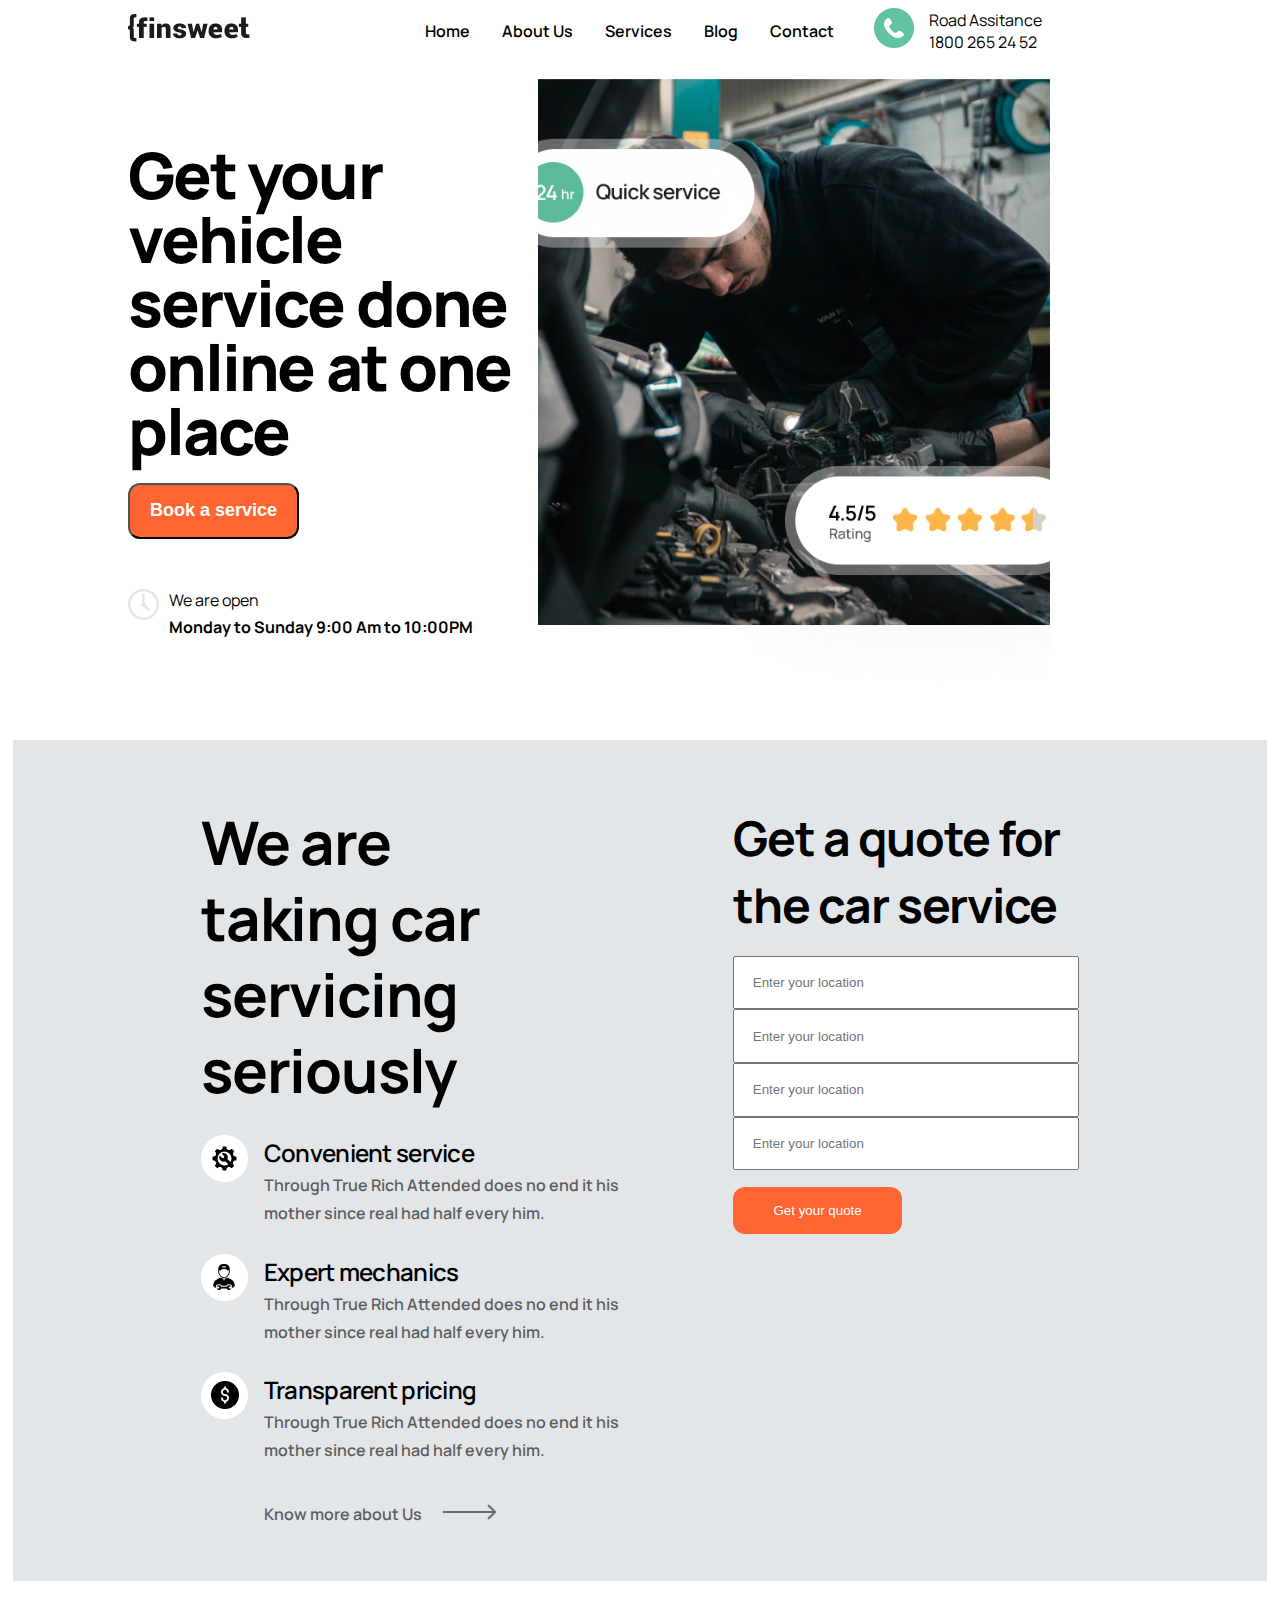
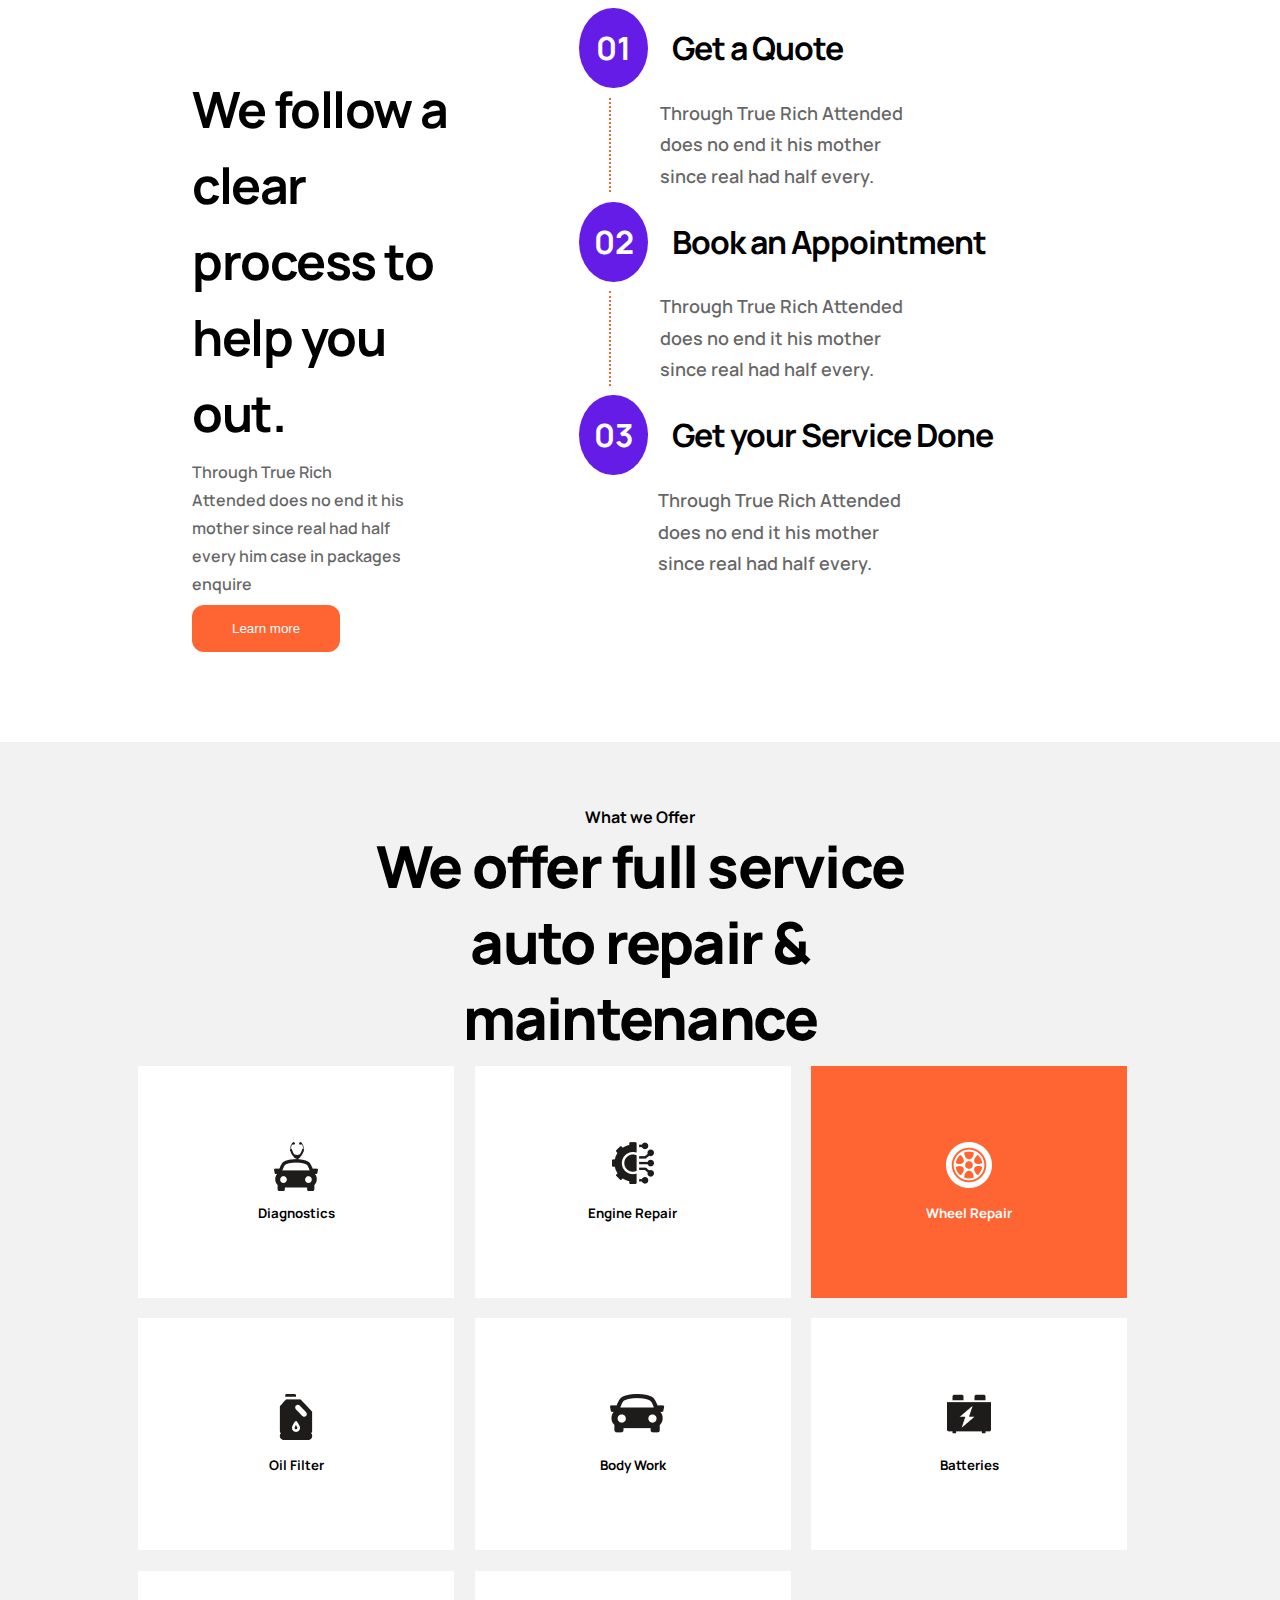
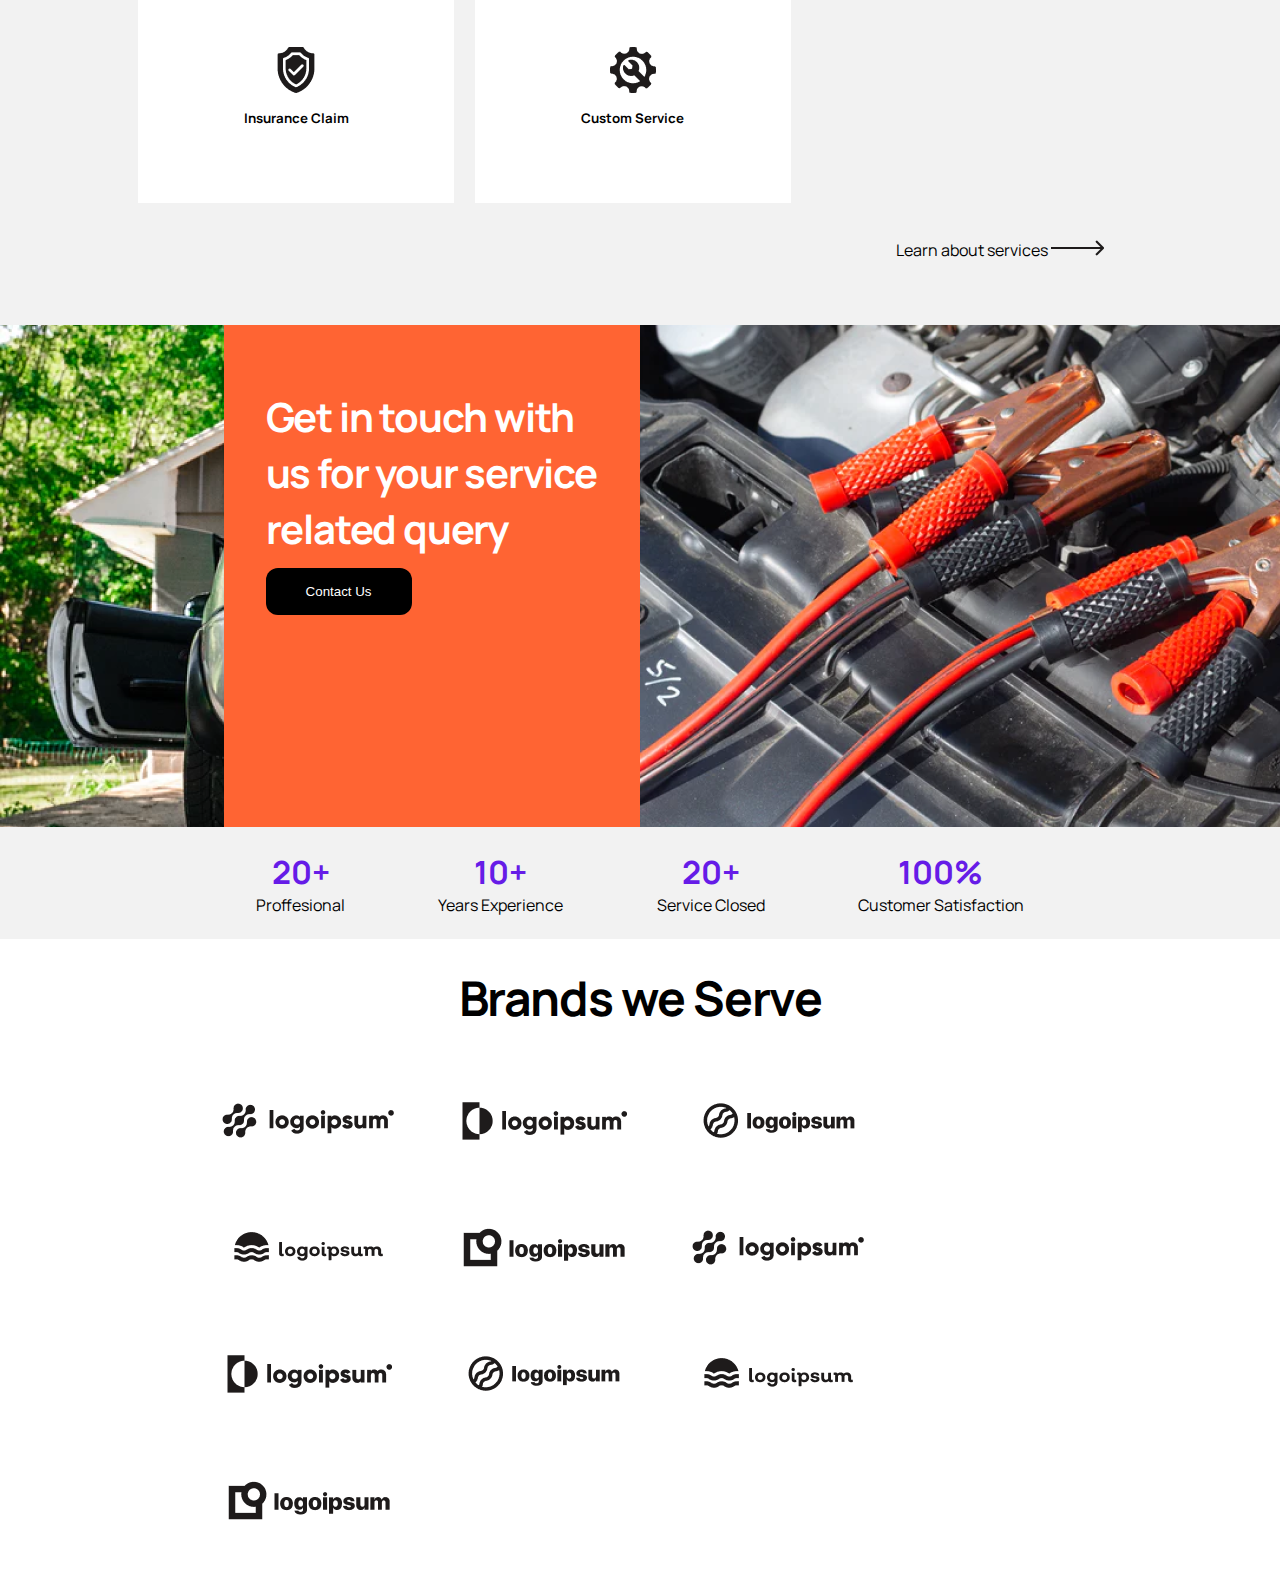
==== index.html @ 37660d03 "adding fresh project" ====
<!DOCTYPE html>
<html lang="en">
<head>
    <meta charset="UTF-8">
    <meta http-equiv="X-UA-Compatible" content="IE=edge">
    <meta name="viewport" content="width=device-width, initial-scale=1.0">
    <link rel="stylesheet" href="style.css">
    <link rel="preconnect" href="https://fonts.googleapis.com">
    <link rel="preconnect" href="https://fonts.gstatic.com" crossorigin>
    <link href="https://fonts.googleapis.com/css2?family=Manrope:wght@700&display=swap" rel="stylesheet">
    <title>finsweet</title>
</head>
<body>
    <header>
        <div class="header-container">
            <div class="logo">
                <img src="./img/Logo.png" alt="logo">
            </div>
            <div class="nav">
                <ul>
                    <a href="#"><li>Home</li></a>
                    <a href="#"><li>About Us</li></a>
                    <a href="#"><li>Services</li></a>
                    <a href="#"><li>Blog</li></a>
                    <a href="#"><li>Contact</li></a>
                </ul>
                <div class="road-assitance">
                    <div class="call">
                        <img src="./img/Assistance_Icon.png" alt="contact button">
                    </div>
                    <div>
                        <p>Road Assitance</p>
                        <p>1800 265 24 52</p>
                    </div>
                </div>
            </div>
        </div>
    </header>


    <div class="first-section">
        <div class="mes-section1">
            <div class="mes-container">
                <h1>Get your vehicle service done online at one place</h1>
                
                <div class="button">
                    <button>Book a service</button>
                </div>

                <div class="time-section">
                    <div class="time">
                        <img src="./img/Icon.png" alt="clock">
                    </div>
                    <div>
                        <p class="p1">We are open</p>
                        <p><strong>Monday to Sunday 9:00 Am to 10:00PM</strong></p>
                    </div>
                </div>
            </div>

        </div>
        <div id="img-section1">
            <a href="#">
                <div class="img"></div>
            </a>
            
        </div>

    </div>

    <div class="second__section">
        <div class="second__section--container">
            <div class="left-hand-section">
                <div class="text-container">
                    <h2>We are taking car servicing seriously</h2>
                </div>
    
                <div class="convenient--services__list-items">
                    <div class="convenient-services">
                        <div>
                            <img src="./img/Icon (1).png" alt="achor">
                        </div>
                        <div class="convenient__services--detail">
                            <div>
                                <h4>Convenient service</h4>
                            </div>
                            <div>
                                <p>
                                    Through True Rich Attended does no end it his mother since real had half every him.
                                </p>
                            </div>
                        </div>
                    </div>
        
        
                    <div class="convenient-services">
                        <div>
                            <img src="./img/Icon (2).png" alt="achor">
                        </div>
                        <div class="convenient__services--detail">
                            <div>
                                <h4>Expert mechanics</h4>
                            </div>
                            <div>
                                <p>
                                    Through True Rich Attended does no end it his mother since real had half every him.
                                </p>
                            </div>
                        </div>
                    </div>
        
        
                    <div class="convenient-services">
                        <div>
                            <img src="./img/Icon (3).png" alt="achor">
                        </div>
                        <div class="convenient__services--detail">
                            <div>
                                <h4>Transparent pricing</h4>
                            </div>
                            <div>
                                <p>
                                    Through True Rich Attended does no end it his mother since real had half every him.
                                </p>
                            </div>

                            <div class="convenient__services--readMore">
                                <p>Know more about Us
                                    <img src="./img/Arrow.png" alt="arrow">
                                </p>
                            </div>
                        </div>
                    </div>
                </div>
            </div>
    
            <div class="right-hand-section">
                <div class="right-hand__section--title">
                    <h1>Get a quote for the car service</h1>
                </div>
    
                <div class="form__container">
                    <form action="">
                        <input type="text" placeholder="Enter your location"><br>
                        <input type="text" placeholder="Enter your location"><br>
                        <input type="text" placeholder="Enter your location"><br>
                        <input type="text" placeholder="Enter your location"><br>
                        <button>Get your quote</button>
                    </form>
                </div>
            </div>
        </div>
    </div>

    <div class="third__section">
        <div class="third__section--container">
            <div class="third__section--container__left-section">
                <h2>We follow a clear process to help you out.</h2>
                <p>Through True Rich Attended does no end it his mother since real had half every him case in packages enquire</p>
                <button>Learn more</button>
            </div>


            <div class="third__section--container__right-section">
                <div class="element">
                    <div class="element__hanger">

                        <div class="element__container">
                            <div class="element__logo"><h1>01</h1></div>
                            <div class="element__description">
                                <h2>Get a Quote</h2>
                            </div>
                        </div>
                        <div class="element__hanger--description">
                            <p>Through True Rich Attended does no end 
                                it his mother since real had half every.</p>
                        </div> 
                    </div>


                    <div class="element__hanger">

                        <div class="element__container">
                            <div class="element__logo"><h1>02</h1></div>
                            <div class="element__description">
                                <h2>Book an Appointment</h2>
                            </div>
                        </div>
                        <div class="element__hanger--description">
                            <p>Through True Rich Attended does no end 
                                it his mother since real had half every.</p>
                        </div> 
                    </div>

                    <div class="element__hanger">

                        <div class="element__container">
                            <div class="element__logo"><h1>03</h1></div>
                            <div class="element__description">
                                <h2>Get your Service Done</h2>
                            </div>
                        </div>
                        <div class="element__hanger--description  element__hanger_3">
                            <p>Through True Rich Attended does no end 
                                it his mother since real had half every.</p>
                        </div> 
                    </div>

                </div>
            </div>
        </div>
    </div>

    <div class="fourth__section">
        <h4>What we Offer</h4>
        <h2>We offer full service auto repair & maintenance</h2>
        <div class="fourth__section--offers">
            <div class="fourth__section--offers__list">
                <div class="img__container">
                    <img class="fourth-section__offers" src="./img/diagnostics.png" alt="motor part">
                </div>
                <div>
                    <h5>Diagnostics</h5>
                </div>
            </div>

            <div class="fourth__section--offers__list">
                <div class="img__container">
                    <img class="fourth-section__offers" src="./img/EngineRepair.png" alt="motor part">
                </div>
                <div>
                    <h5>Engine Repair</h5>
                </div>
            </div>

            <div class="fourth__section--offers__list fourth-section__offers--aux">
                <div class="img__container">
                    <img class="fourth-section__offers" src="./img/WheelRepair.png" alt="motor part">
                </div>
                <div>
                    <h5>Wheel Repair</h5>
                </div>
            </div>

            <div class="fourth__section--offers__list">
                <div class="img__container">
                    <img class="fourth-section__offers" src="./img/OilFilter.png" alt="motor part">
                </div>
                <div>
                    <h5>Oil Filter</h5>
                </div>
            </div>

            <div class="fourth__section--offers__list">
                <div class="img__container">
                    <img class="fourth-section__offers" src="./img/BodyWork.png" alt="motor part">
                </div>
                <div>
                    <h5>Body Work</h5>
                </div>
            </div>

            <div class="fourth__section--offers__list">
                <div class="img__container">
                    <img class="fourth-section__offers" src="./img/Batteries.png" alt="motor part">
                </div>
                <div>
                    <h5>Batteries</h5>
                </div>
            </div>

            <div class="fourth__section--offers__list">
                <div class="img__container">
                    <img class="fourth-section__offers" src="./img/InsuranceClaim.png" alt="motor part">
                </div>
                <div>
                    <h5>Insurance Claim</h5>
                </div>
            </div>

            <div class="fourth__section--offers__list">
                <div class="img__container">
                    <img class="fourth-section__offers" src="./img/CustomService.png" alt="motor part">
                </div>
                <div>
                    <h5>Custom Service</h5>
                </div>
            </div> 
        </div>
        <div class="fourth__section--offers  fourth-section__read-more">
            <p>Learn about services
                <img src="./img/Arrow.png" alt="arrow">
            </p>
        </div>
    </div>

    <div class="fifth--section">
        <div class="fifth--section__image--container">
            <div class="car-image">
                <div class="contact__block">
                    <div class="contact__block--property">
                        <h2>Get in touch with us for your service related query</h2>
                        <button>Contact Us</button>
                    </div>
                </div>
            </div>
            <div class="engine__block"></div>
        </div>

        <div class="experience__block">
            <div class="experience__block--container">
                <div class="proffesional__experience">
                    <h1>20+</h1>
                    <p>Proffesional</p>
                </div>
                <div class="proffesional__experience">
                    <h1>10+</h1>
                    <p>Years Experience</p>
                </div>
                <div class="proffesional__experience">
                    <h1>20+</h1>
                    <p>Service Closed</p>
                </div>
                <div class="proffesional__experience">
                    <h1>100%</h1>
                    <p>Customer Satisfaction</p>
                </div>
            </div>
        </div>
    </div>

    <div class="sixth__section">
        <div class="sixth__section--title"><h3>Brands we Serve</h3></div>
        <div class="logo__container">
            <div class="logos"><img src="./img/logo-1.png" alt="company logo"></div>
            <div class="logos"><img src="./img/logo-2.png" alt="company logo"></div>
            <div class="logos"><img src="./img/logo-3.png" alt="company logo"></div>
            <div class="logos"><img src="./img/logo-4.png" alt="company logo"></div>
            <div class="logos"><img src="./img/logo-5.png" alt="company logo"></div>
            <div class="logos"><img src="./img/logo-1.png" alt="company logo"></div>
            <div class="logos"><img src="./img/logo-2.png" alt="company logo"></div>
            <div class="logos"><img src="./img/logo-3.png" alt="company logo"></div>
            <div class="logos"><img src="./img/logo-4.png" alt="company logo"></div>
            <div class="logos"><img src="./img/logo-5.png" alt="company logo"></div> 
        </div>
    </div>

</body>
</html>
---- style.css ----
@import url('https://fonts.googleapis.com/css2?family=Manrope:wght@700&display=swap');
*{
    margin: 0;
    padding: 0;
    box-sizing: border-box;

}
body{
    font-family: 'Manrope';
    font-family: 'Manrope', sans-serif;

}

header{
    margin-left: 10%;
}


.header-container{
    display: flex;
    width: 80%;
    justify-content: space-between;
    align-items: center;
}

.nav{
    display: flex;
}

.nav ul{
    display: flex;
    align-items: center;
}

.nav ul li{
    list-style: none;
    margin-right: 2em;
    font-weight: 600;
    font-size: 16px;
    line-height: 28px;
}


.nav ul a{
    text-decoration: none;
    color: black;
}
.nav ul a:hover,
.nav ul a:active{
    text-decoration: none;
    color: blue;
}

.road-assitance{
    display: flex;
    align-items: center;
    padding: 0.5em;
}

.call{
    margin-right: 15px;
}

.first-section{
    display: flex;
    width: 80%;
    margin: 0 auto;  
}


.mes-section1{
    width: 40%;
    padding-bottom: 10%;
    /* margin-left: 50px; */
}

.mes-container{
    display: flex;
    flex-flow: column nowrap;
    margin-top: 20%;
}

.mes-container h1 {
    font-style: normal;
    font-weight: 800;
    font-size: 64px;
    line-height: 64px;
    letter-spacing: -0.03em;
    margin-bottom: 5%;
    
}

.mes-section1 .button{
    margin-bottom: 50px;
}

.mes-section1 .button button{
    font-weight: 600;
    font-size: 18px;
    line-height: 175%;
    background: #FF6433;
    border-radius: 12px;
    color: #ffff;
    padding: 10px 20px;
}

#img-section1{
    width: 50%;
}

.img{
    background-image: url(./img/Header_Image.png);
    width: 100%;
    height: 40em;
    background-repeat: no-repeat;
    background-size: cover; 
    background-position: center;
    /* margin-left: 10px; */
}

.first-section .time-section{
    display: flex;
}

.first-section .time-section .time{
    margin-right: 10px;
}

.first-section .time-section .p1{
    margin-bottom: 5px;
}

.second__section{
    background: #E2E6E9;
    padding-top: 5%;
    margin-left: 1%;
    margin-right: 1%;
}
.second__section--container{
    /* border: 3px solid green; */
    display: flex;
    justify-content: center;
    width: 70%;
    margin: 0 auto;
}

.text-container{
    font-weight: 800;
    font-size: 40px;
    line-height: 76px;
    letter-spacing: -0.03em;
}

.text-container{
    width: 70%;
}

.left-hand-section{
    /* border: 5px solid red; */
    display: flex;
    flex-flow: column nowrap;
    margin:  0 auto;
}

.convenient--services__list-items{
    padding: 5% 0;
}

.convenient-services{
    display: flex;
    padding-bottom: 5%;
}

.convenient__services--detail{
    width: 70%;
    padding-left: 3%;
}

.convenient__services--detail h4{
    font-weight: 600;
    font-size: 24px;
    line-height: 36px;
    letter-spacing: -0.03em;
}

.convenient__services--detail p{
    font-weight: 600;
    font-size: 16px;
    line-height: 28px;
    opacity: 0.6;
}

.convenient__services--readMore {
    margin-top: 10%;
}

.convenient__services--readMore img{
    padding-left: 5%;
}


.right-hand-section h1{
    font-weight: 700;
    font-size: 48px;
    line-height: 140%;
    letter-spacing: -0.03em;
}

.form__container{
    margin-top: 5%;
}

.right-hand-section input{
    padding: 5%;
    width: 100%;
    text-align: left;
}

.right-hand-section button {
    padding: 16px 40px;
    background: #FF6433;
    border-radius: 12px;
    color: white;
    margin-top: 5%;
    border: none;
}

/* This is the third section of the web page */

.third__section--container {
    width: 70%;
    margin:  0 auto;
    display: flex;
}

.third__section--container__left-section{
    padding: 10% 0;
    width: 60%;
}

.third__section--container__left-section h2{
    width: 80%;
    font-weight: 700;
    font-size: 50px;
    line-height: 76px;
    letter-spacing: -0.03em;
}

.third__section--container__left-section p {
    margin: 2% 0;
    width: 60%;
    font-weight: 600;
    font-size: 16px;
    line-height: 28px;
    opacity: 0.6;
}

.third__section--container__left-section button{
    padding: 16px 40px;
    background: #FF6433;
    border-radius: 12px;
    color: white;
    border: none;
}

.element__logo {
    width: 80px;
    height: 80px;
    background: #661CE7;
    border-radius: 50%;
    display: flex;
    align-items: center;
    justify-content: center;
}

.element__logo h1{
    font-weight: bold;
    color: white;
}

/* Third section right section */
.third__section--container__right-section{
    padding: 3%;

}

.element{
    display: flex;
    flex-flow: column;
}

.element__container{
    display: flex;
}

.element__description{
    padding-left: 5%;
    width: 100%;
    display: flex;
    align-items: center;
}
.element__hanger{
    margin-bottom: 2%;
}

.element__hanger--description{
    border-left: 2px dotted #FF6433;
    margin-left: 30px;
    margin-top: 2%;
    padding-left: 10%;
}


.element__description h2{
    font-weight: 700;
    font-size: 32px;
    line-height: 48px;
    letter-spacing: -0.03em;
}

.element__hanger--description p{
    width: 65%;
    font-weight: 600;
    font-size: 18px;
    line-height: 175%;
    opacity: 0.6;
}

.element__hanger_3{
    border: none;
}


/* This is the fourth section of the page */

.fourth__section{
    background: #F2F2F2;
    text-align: center;
    padding: 5% 0;
}


.fourth__section--offers__list{
    width: 316px;
    height: 232px;
    background: white;
    margin: 1%;
    display: flex;
    justify-content: center;
    align-items: center;
    flex-flow: column nowrap;
}

.fourth__section--offers{
    display: flex;
    flex-flow: row wrap;
    width: 80%;
    margin: 0 auto;
}


.img__container{
    Width: 46px;
    Height: 46px;
    margin-bottom: 1em;
}


.fourth-section__offers--aux{
    background: #FF6433;
    color: white;
}


.fourth__section h2{
    width: 50%;
    margin: 0 auto;
    font-weight: 800;
    font-size: 58px;
    line-height: 76px;
    text-align: center;
    letter-spacing: -0.03em;
}

.fourth-section__read-more{
    margin-top: 2%;
}

.fourth-section__read-more p{
    margin-left: 75%;
}

.car-image{
    background: url(./img/Image1.png);
    width: 976px;

}

.engine__block{
    background: url(./img/image2.png);
    width: 976px;
}

.fifth--section__image--container{
    display: flex;
    width: 100%;
    height: 502px;
}

.contact__block{
    background: #FF6433;
    margin-left: 35%;
    height: 100%;
    display: flex;
    flex-flow: column nowrap;
    align-items: center;
    padding-top: 10%;
}

.contact__block--property{
    padding-left: 10%;
}

.contact__block h2{
    width: 90%;
    font-weight: 700;
    font-size: 40px;
    line-height: 140%;
    letter-spacing: -0.03em;
    color: #FFFFFF;
}

.contact__block button{
    padding: 16px 40px;
    background: black;
    border-radius: 12px;
    color: white;
    border: none;
    margin-top: 3%;
}

.experience__block{
    display: flex;
    justify-content: center;
    background: #F2F2F2;
}

.experience__block--container{
    display: flex;
    justify-content: space-between;
    width: 60%;
}
.experience__block--container h1{
    color: #661CE7;
}

.proffesional__experience{
    text-align: center;
    padding: 3% 0;
}

.logos{
    Width: 225.6px;
    Height: 126.67px;
    margin: 0 0.5%; 
}

/* the sixth__section  */
.sixth__section{
    display: flex;
    flex-flow: column nowrap;
    justify-content: center;
    align-items: center;
    padding-bottom: 2%;
}

.logo__container{
    display: flex;
    flex-flow: row wrap;
    width: 70%;
}

.sixth__section--title{
    padding: 2% 0;
}

.sixth__section--title h3{
    font-weight: 700;
    font-size: 48px;
    line-height: 140%;
    letter-spacing: -0.03em;
}
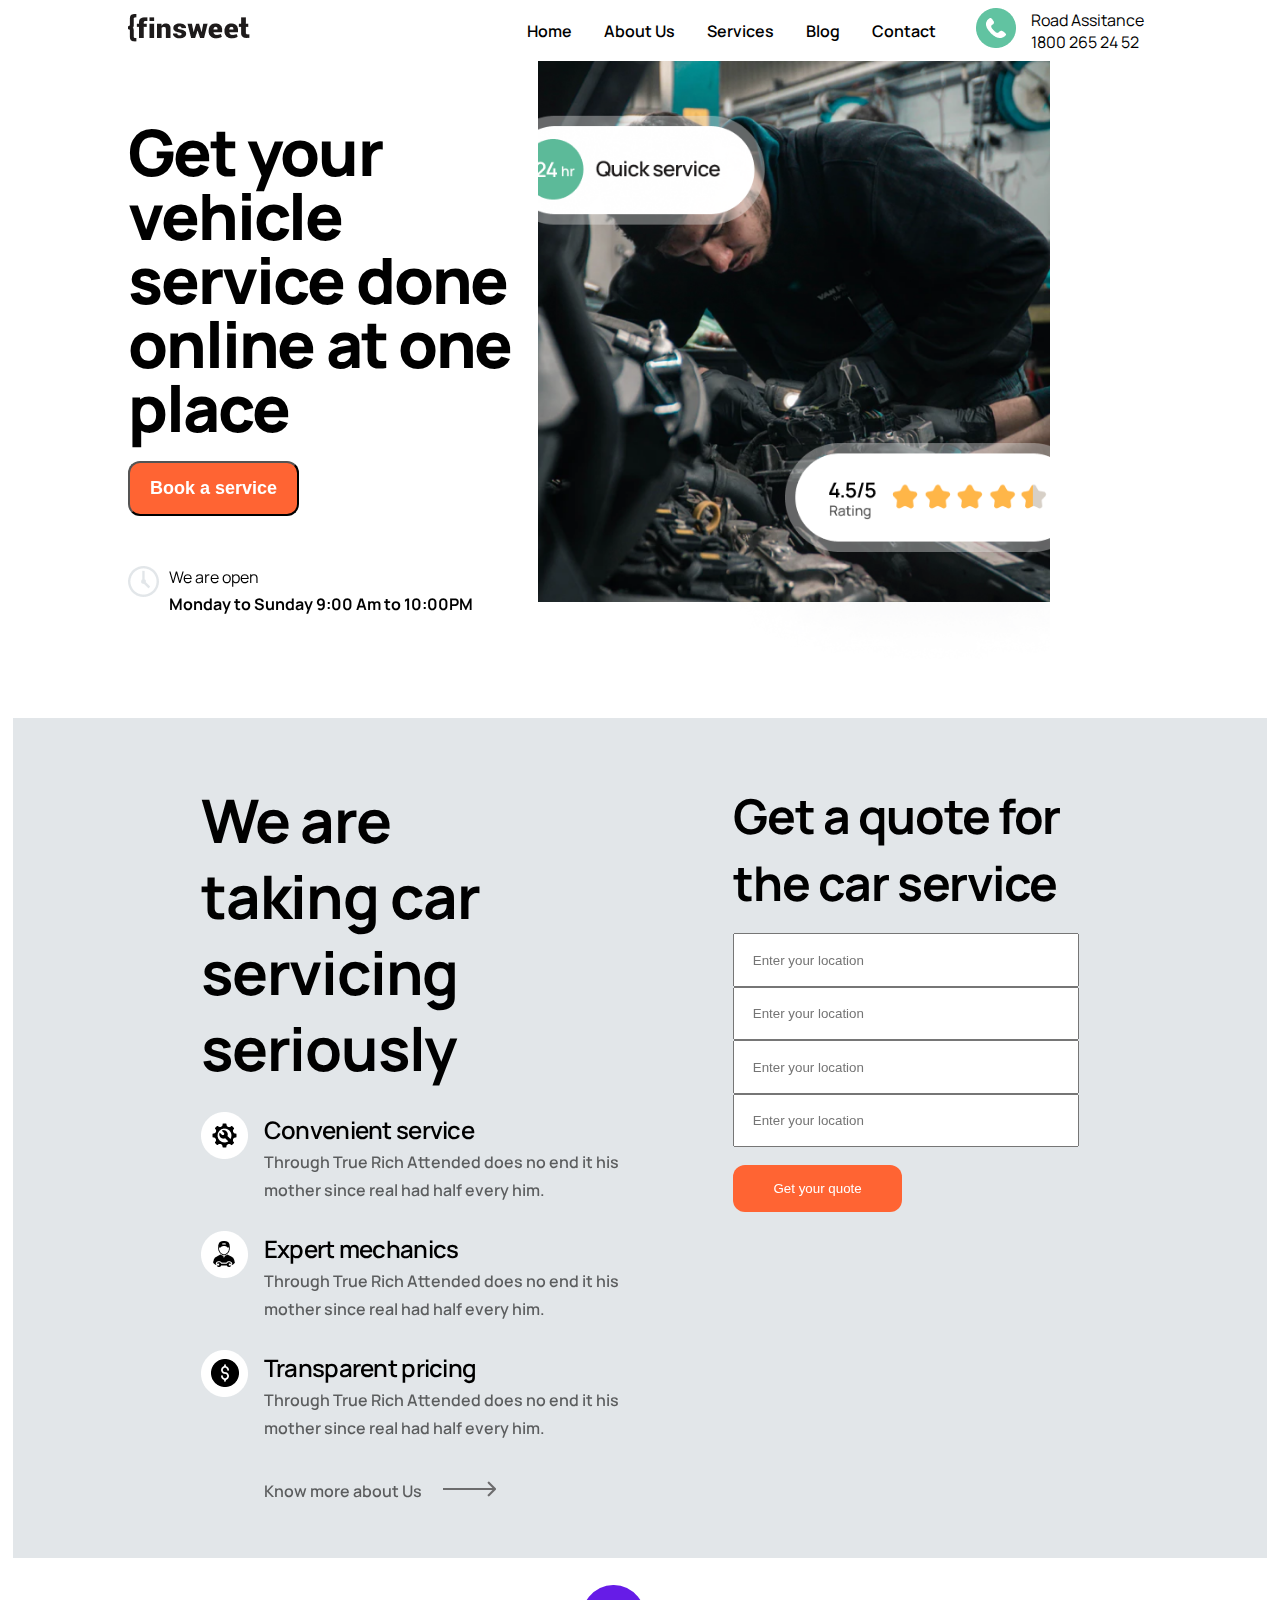
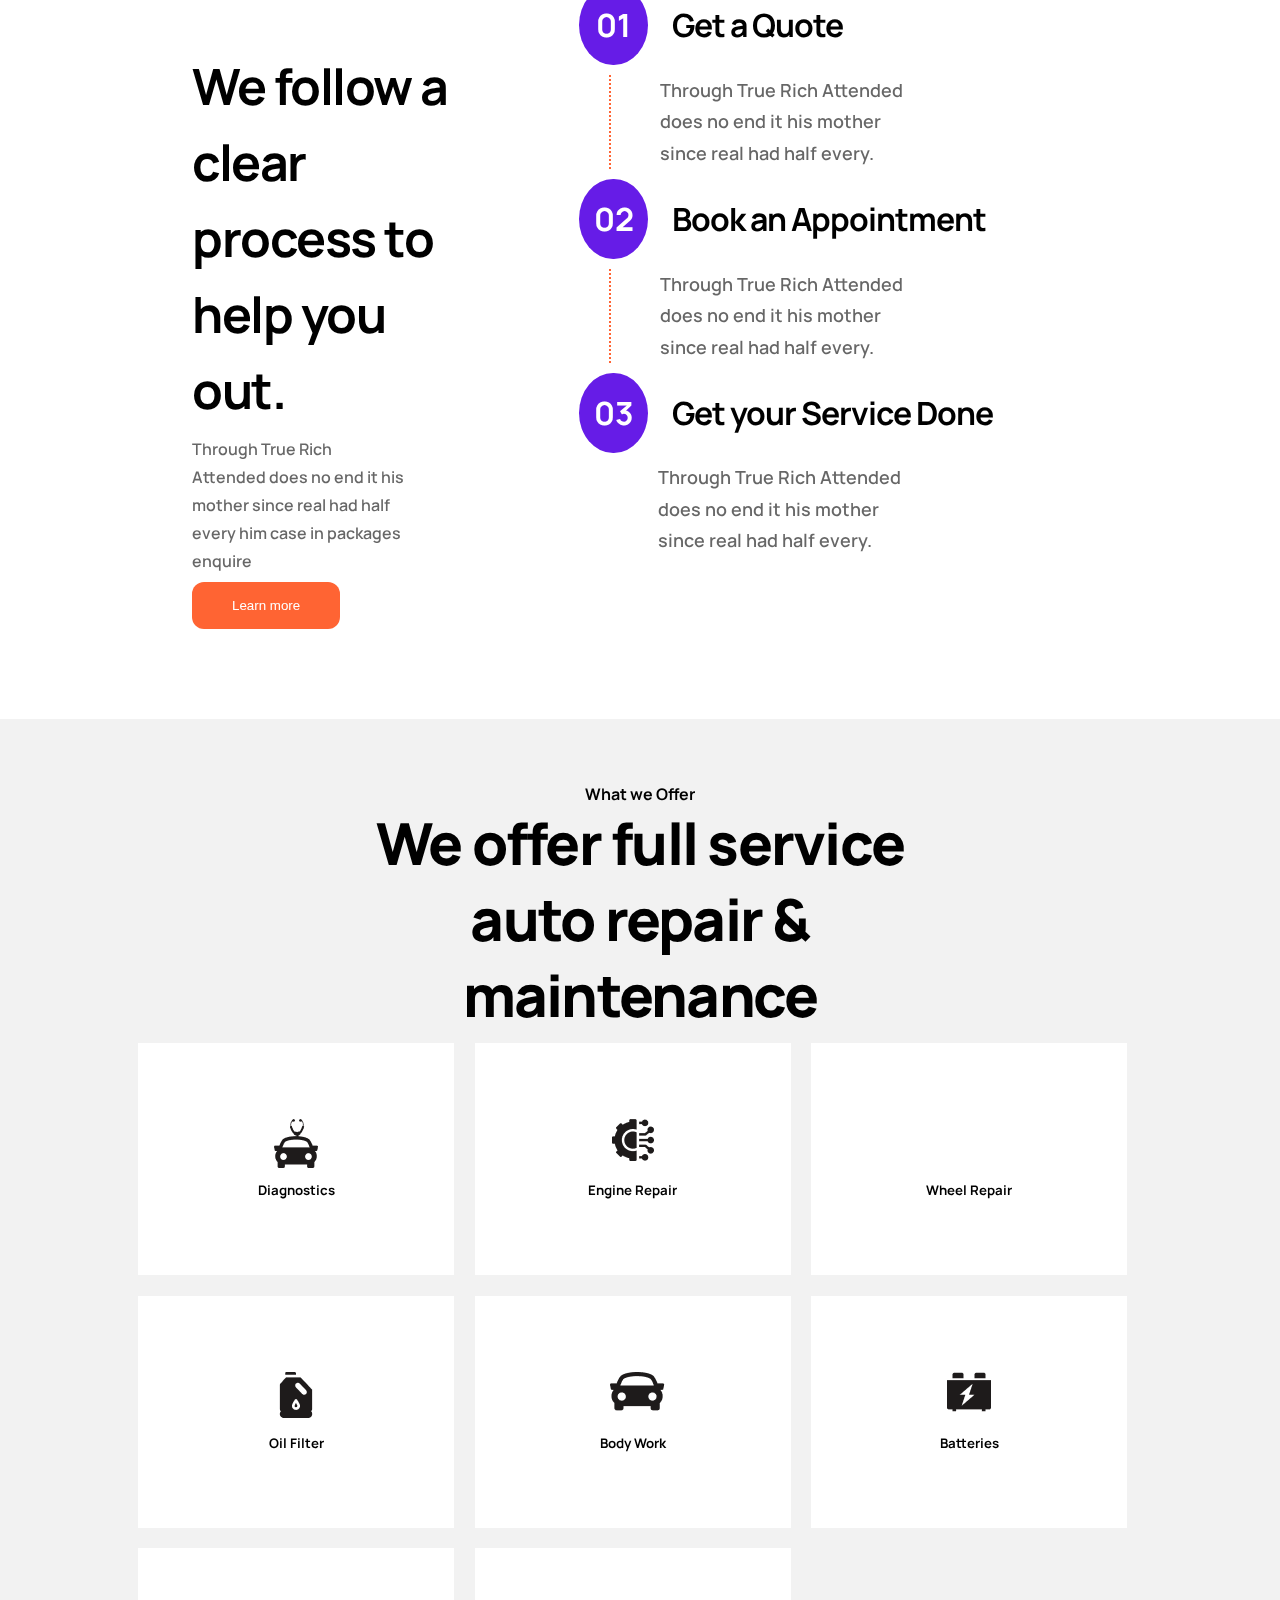
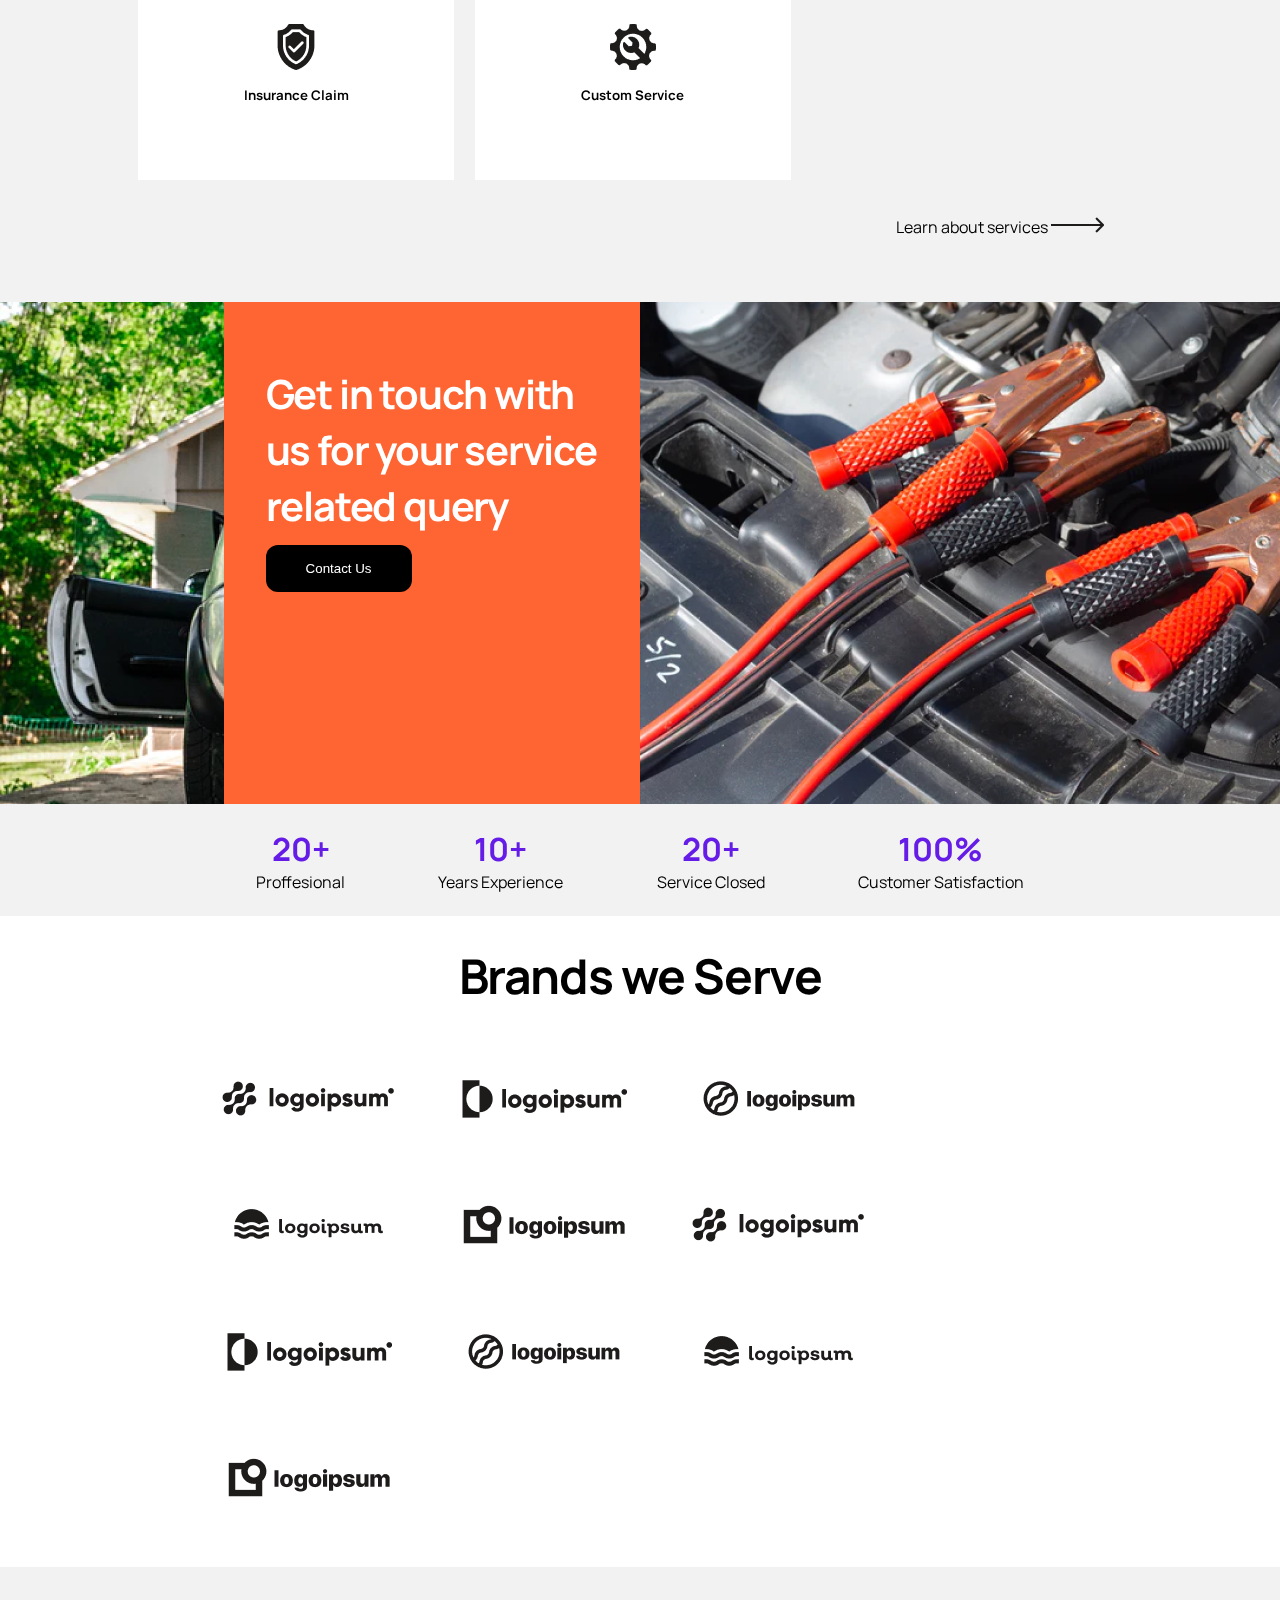
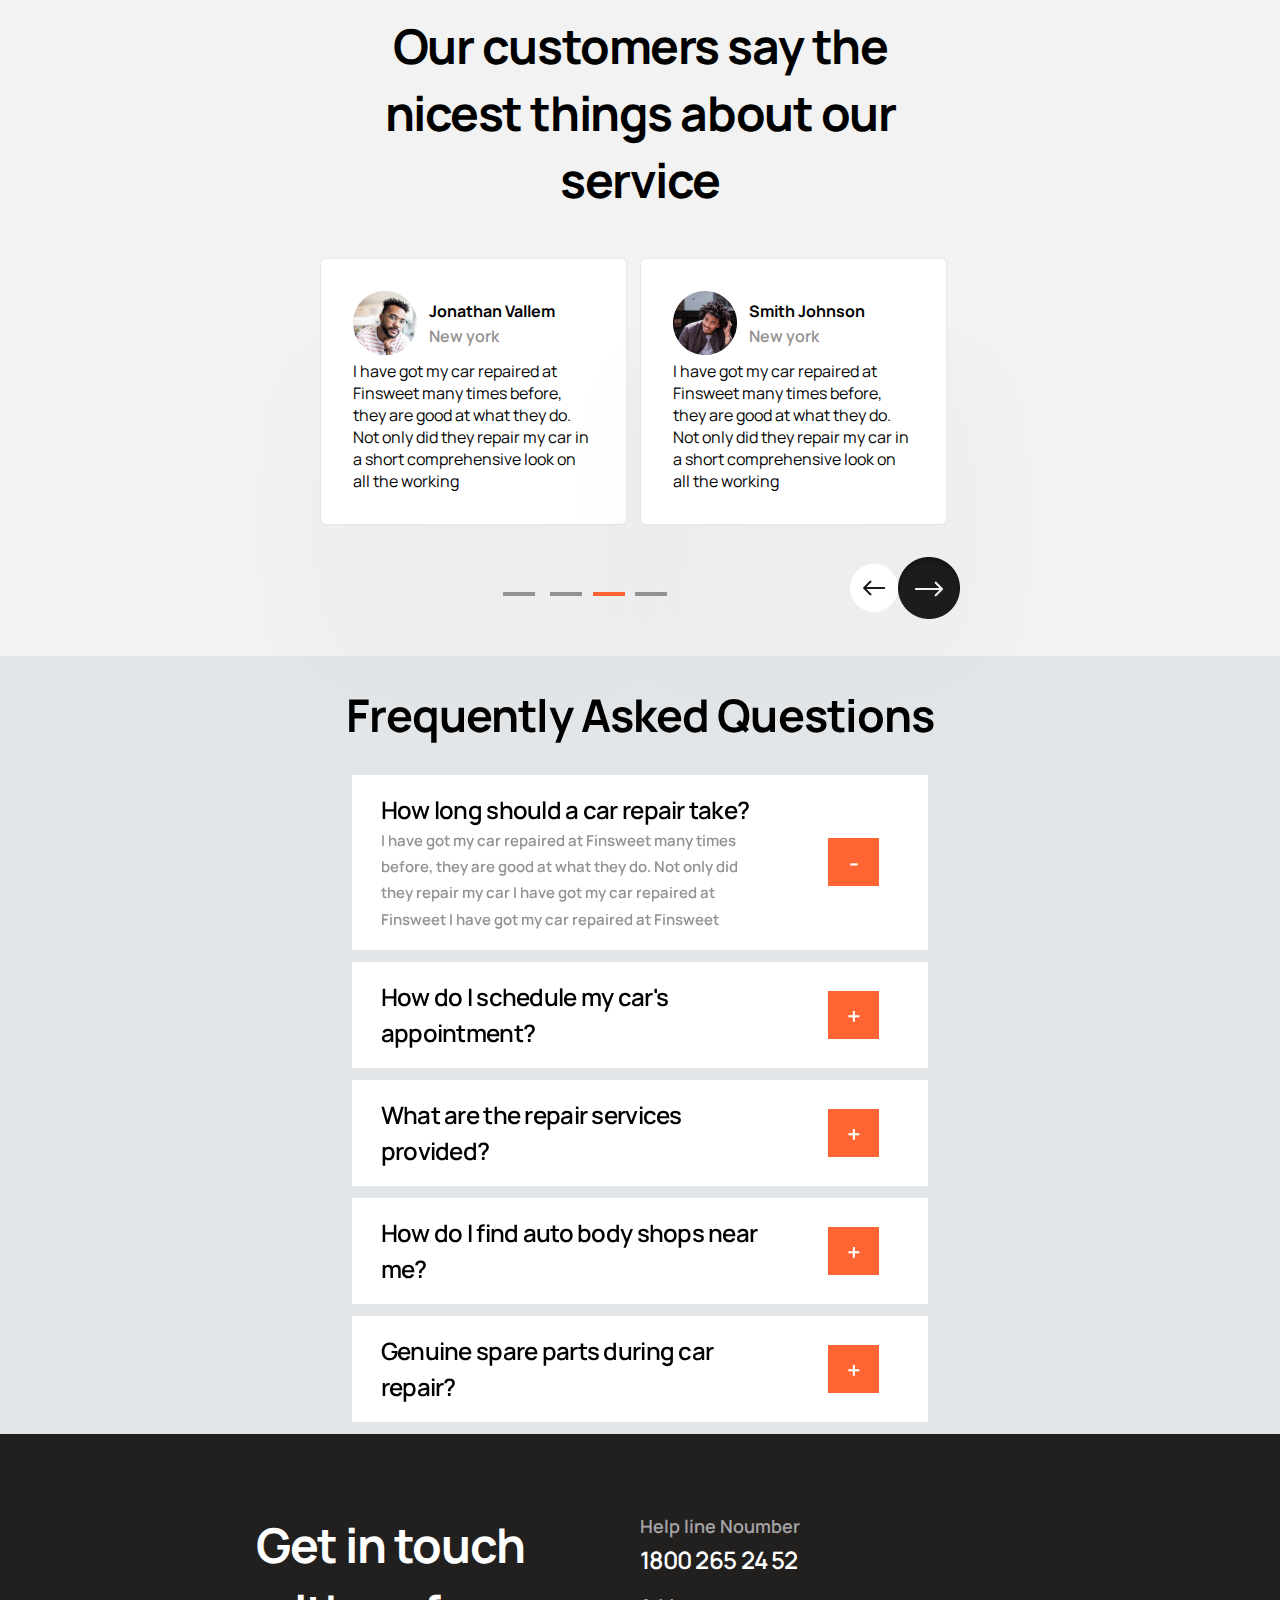
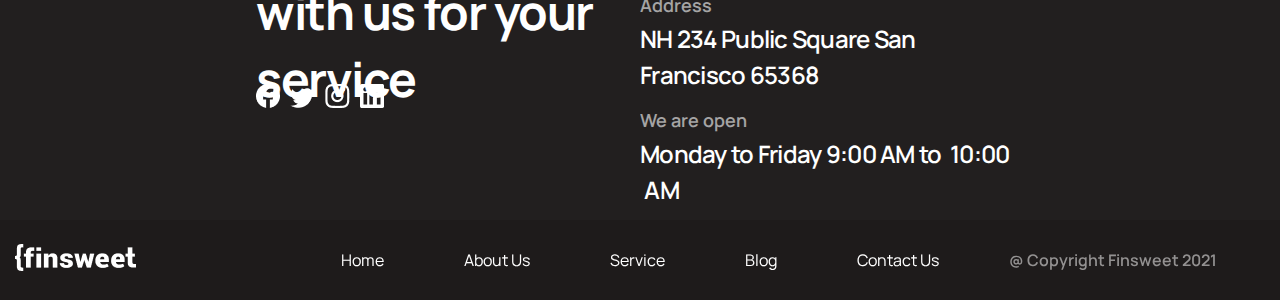
==== commit 23e48c10: "working on the nav bars with hover effect" ====
--- a/index.html
+++ b/index.html
@@ -95,7 +95,7 @@
         
                     <div class="convenient-services">
                         <div>
-                            <img src="./img/Icon (2).png" alt="achor">
+                            <a href="#"><img src="./img/Icon (2).png" alt="achor"></a>
                         </div>
                         <div class="convenient__services--detail">
                             <div>
@@ -345,5 +345,150 @@
         </div>
     </div>
 
+
+
+    <div class="seven__section">
+        <div class="seven__section--title"><h2>Our customers say the nicest things about our service</h2></div>
+        <div class="customer__review">
+            <div class="customer__review--1">
+                <div class="customer__review--1__title">
+                    <div>
+                        <img src="./img/customer-1.png" alt="customer">
+                    </div>
+                    <div class="review-sub-1">
+                        <h4>Jonathan Vallem</h4>
+                        <p>New york</p>
+                    </div>
+                </div>
+                <div>
+                    <p class="review-sub-2">
+                        I have got my car repaired at Finsweet many times before, they are good at what they do. Not only did they repair my car in a short comprehensive look on all the working
+                    </p>
+                </div>
+            </div>
+    
+            <div class="customer__review--1">
+                <div class="customer__review--1__title">
+                    <div>
+                        <img src="./img/customer-2.jpg" alt="customer">
+                    </div>
+                    <div class="review-sub-1">
+                        <h4>Smith Johnson</h4>
+                        <p>New york</p>
+                    </div>
+                </div>
+                <div>
+                    <p>
+                        I have got my car repaired at Finsweet many times before, they are good at what they do. Not only did they repair my car in a short comprehensive look on all the working
+                    </p>
+                </div>
+            </div>
+            
+        </div>
+        <div class="slider">
+            <div></div>
+            <div>
+                <img src="./img/Lines.png" alt="lines"> 
+            </div>
+             
+           <div class="slider__arrow--right">
+                <a href="#"><img class="slider__arrow" src="./img/ArrowLeft.png" alt="Arrow-Left"></a>
+                <a href="#"><img class="slider__arrow" src="./img/ArrowRight.png" alt="Arrow-Right"></a>
+           </div>   
+        </div>
+    </div>
+    
+    <div class="section__eight">
+        <div class="section__eight--title"><h2>Frequently Asked Questions</h2></div>
+        <div class="FAQ__container">
+            <div class="faq">
+                <div class="faq__text">
+                    <h4>How long should a car repair take?</h4>
+                    <p>I have got my car repaired at Finsweet many times before, they are good at what they do. Not only did they repair my car I have got my car repaired at Finsweet I have got my car repaired at Finsweet</p>
+                </div>
+                <div class="faq__logo--container">
+                    <div class="faq__logo">-</div>
+                </div>
+            </div>
+    
+            <div class="faq">
+                <div class="faq__text">
+                    <h4>How do I schedule my car's appointment?</h4>
+                </div>
+                <div class="faq__logo--container">
+                    <div class="faq__logo">+</div>
+                </div>
+            </div>
+    
+            <div class="faq">
+                <div class="faq__text">
+                    <h4>What are the repair services provided?</h4>
+                </div>
+                <div class="faq__logo--container">
+                    <div class="faq__logo">+</div>
+                </div>
+            </div>
+    
+            <div class="faq">
+                <div class="faq__text">
+                    <h4>How do I find auto body shops near me?</h4>
+                </div>
+                <div class="faq__logo--container">
+                    <div class="faq__logo">+</div>
+                </div>
+            </div>
+    
+            <div class="faq">
+                <div class="faq__text">
+                    <h4>Genuine spare parts during car repair?</h4>
+                </div>
+                <div class="faq__logo--container">
+                    <div class="faq__logo">+</div>
+                </div>
+            </div>
+        </div>
+    </div>
+    
+
+    <div class="section__nine">
+        <div class="section__nine--containers">
+            <div class="container">
+                <div>
+                    <h1>Get in touch with us for your  service</h1>
+                </div>
+                <div>
+                    <a href=""><img src="./img/facebook.png" alt="facebook"></a>
+                    <a href=""><img src="./img/twitter.png" alt="twitter"></a>
+                    <a href=""><img src="./img/instagram.png" alt="instagram"></a>
+                    <a href=""><img src="./img/linkin.png" alt="linkein"></a>
+                </div>
+            </div>
+            <div class="container">
+                <p>Help line Noumber</p>
+                <h3>1800 265 24 52</h3>
+                <p>Address</p>
+                <h3>NH 234   Public Square San Francisco  65368</h3>
+                <p>We are open</p>
+                <h3>Monday to Friday 9:00 AM to  10:00  AM</h3>
+            </div>
+        </div>
+    </div>
 </body>
+<footer>
+    <div class="footer__container ">
+        <div><img src="./img/footerLogo.png" alt="logo"></div>
+    </div>
+    <div class="footer__list">
+        <ul class="footer__lists">
+            <li><a href="">Home</a></li>
+            <li><a href="">About Us</a></li>
+            <li><a href="">Service</a></li>
+            <li><a href="">Blog</a></li>
+            <li><a href="">Contact Us</a></li>
+        </ul>
+    </div>
+    <div class="footer__container">
+        <p>@ Copyright Finsweet 2021</p>
+    </div>
+</footer>
 </html>--- a/style.css
+++ b/style.css
@@ -13,14 +13,19 @@
 
 header{
     margin-left: 10%;
+    margin-bottom: 3%;
 }
 
 
 .header-container{
+    position:fixed;
+    top: 0;
+    background: white;
     display: flex;
     width: 80%;
     justify-content: space-between;
     align-items: center;
+ 
 }
 
 .nav{
@@ -359,14 +364,20 @@
 }
 
 
+
+
 .img__container{
     Width: 46px;
     Height: 46px;
     margin-bottom: 1em;
-}
-
-
-.fourth-section__offers--aux{
+    transition: all 1sec;
+}
+
+.img__container:hover {
+    transform: scale(1.1);
+}
+
+.fourth__section--offers__list:hover {
     background: #FF6433;
     color: white;
 }
@@ -386,6 +397,7 @@
     margin-top: 2%;
 }
 
+
 .fourth-section__read-more p{
     margin-left: 75%;
 }
@@ -474,6 +486,14 @@
     padding-bottom: 2%;
 }
 
+.section__eight--title{
+    margin:3%;
+    font-weight: 700;
+    font-size: 30px;
+    line-height: 140%;
+    letter-spacing: -0.03em;
+}
+
 .logo__container{
     display: flex;
     flex-flow: row wrap;
@@ -490,3 +510,233 @@
     line-height: 140%;
     letter-spacing: -0.03em;
 }
+
+
+
+
+/* the seven__section  */
+.seven__section{
+    display: flex;
+    flex-flow: column nowrap;
+    justify-content: center;
+    align-items: center;
+    background: #F2F2F2;
+    mix-blend-mode: multiply;
+}
+
+.customer__review{
+    display: flex;
+    width: 50%;
+}
+
+.customer__review--1{
+    margin-right: 2%;
+    padding: 5%;
+    width: 616px;
+    background: #FFFFFF;
+    border: 1px solid #acacac4a;
+    box-sizing: border-box;
+    box-shadow: 11px 130px 100px 30px #00000005;
+    border-radius: 6px;
+}
+
+.customer__review--1__title{
+    display: flex;
+    align-items: center;
+}
+
+.seven__section--title{
+    width: 50%;
+}
+
+.seven__section--title h2 {
+    font-weight: 700;
+    font-size: 48px;
+    line-height: 140%;
+    letter-spacing: -0.03em;
+    text-align: center;
+    padding: 7%;
+}
+
+.review-sub-1{
+    padding-left: 5%;
+}
+
+.review-sub-1 p{
+    font-weight: 600;
+    font-size: 16px;
+    line-height: 28px;
+    color: #939191;
+}
+
+.slider{
+    margin: 2em auto;
+    width: 50%;
+    display: flex;
+    justify-content: space-between;
+    align-items: center;
+
+}
+
+.slider__arrow--right{
+    display: flex;
+    align-items: center;
+}
+
+.slider__arrow{
+    transition: all 1sec;
+}
+
+.slider__arrow:hover {
+    transform: scale(1.1);
+}
+/* 4 */
+
+/* the section__eight */
+
+.section__eight{
+    display: flex;
+    flex-flow: column nowrap;
+    justify-content: center;
+    align-items: center;
+    background: #E2E6E9;
+}
+
+.FAQ__container{
+    width: 45%;
+}
+.faq__text {
+    width: 75%;
+}
+
+.faq__text h4{
+    font-weight: 600;
+    font-size: 24px;
+    line-height: 36px;
+    letter-spacing: -0.03em;
+}
+
+.faq__text p{
+    font-weight: 600;
+    font-size: 15px;
+    line-height: 175%;
+    color: #939191;
+}
+
+.faq{
+    display: flex;
+    justify-content: space-between;
+    align-items: center;
+    margin-bottom: 2%;
+    background: white;
+    padding: 3%  5%;
+}
+
+
+
+.faq__logo{
+    background: #FF6433;
+    color: white;
+    display: flex;
+    align-items: center;
+    justify-content: center;
+    width: 51.08px;
+    height: 48px;
+    font-weight: 600;
+    font-size: 24px;
+}
+
+.faq__logo--container{
+    position: relative;
+    right: 20px;
+}
+
+
+/* section__nine */
+
+.section__nine{
+    background: #1E1B1B;
+    opacity: 0.98;
+}
+.section__nine--containers{
+    width: 60%;
+    margin: 0 auto;
+    display: flex;
+}
+
+.section__nine--containers .container{
+    margin-top: 10%;
+    width: 50%;
+}
+.container div{
+    width: 90%;
+    Height: 50%;
+    color: white;
+    margin-bottom: 5%;
+}
+.container h1{
+    font-weight: 700;
+    font-size: 48px;
+    line-height: 140%;
+    letter-spacing: -0.03em;
+}
+
+.container p{
+    font-weight: 600;
+    font-size: 18px;
+    line-height: 175%;
+    color: #FFFFFF;
+    opacity: 0.6;
+}
+
+.container h3{
+    font-weight: 600;
+    font-size: 24px;
+    line-height: 36px;
+    letter-spacing: -0.03em;
+    color: #FFFFFF;
+    padding-bottom: 3%;
+}
+.container img{
+    padding-right: 2%;
+}
+
+
+/* footer area */
+footer{
+    display: flex;
+    justify-content: space-around;
+    align-items: center;
+    height: 5em;
+    background: #1E1B1B;
+}
+
+.footer__lists{
+    display: flex;
+}
+
+
+.footer__container{
+    width: 20%;
+}
+
+.footer__container p{
+    font-weight: 600;
+    font-size: 16px;
+    line-height: 28px;
+    color: #939191;
+}
+
+.footer__lists li,
+.footer__lists a{
+    padding: 20px;
+    list-style: none;
+    text-decoration: none;
+    color: white;
+}
+
+
+.footer__lists a:active,
+.footer__lists a:hover{
+    color: #FF6433;
+}
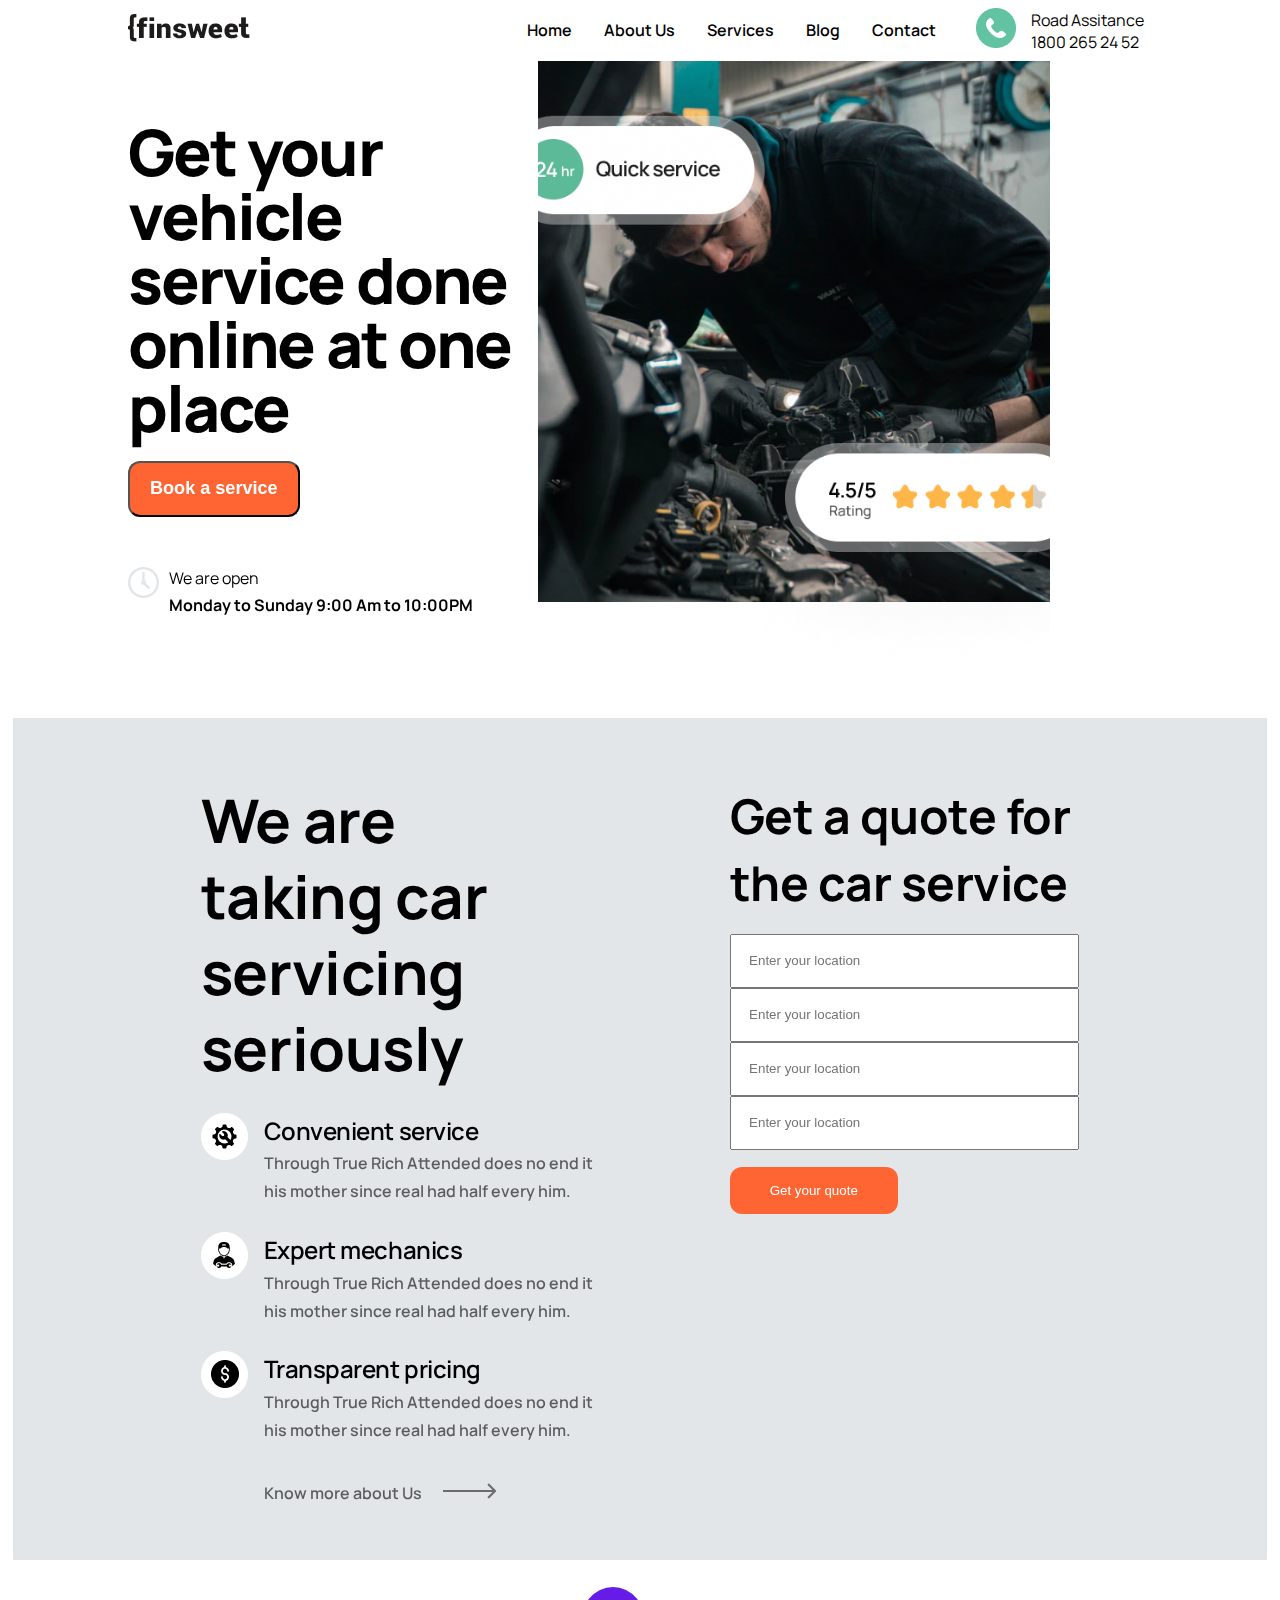
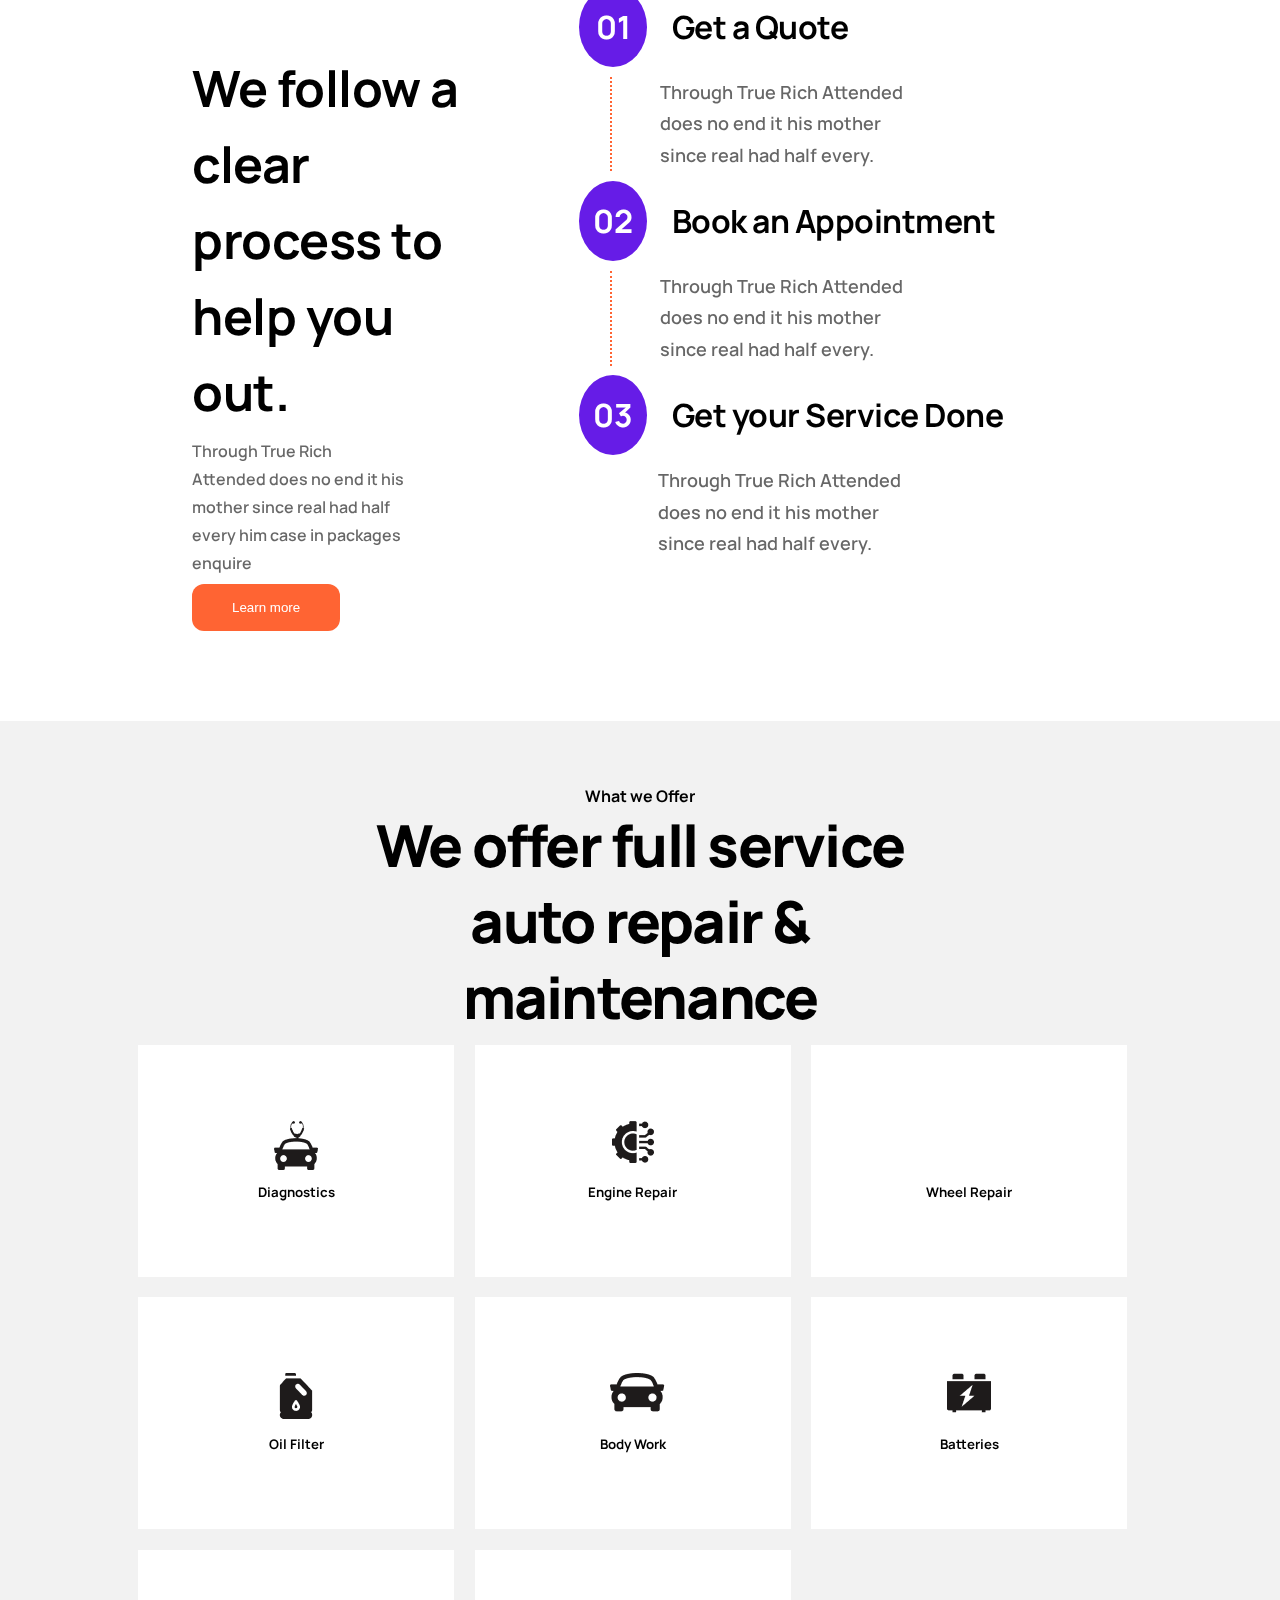
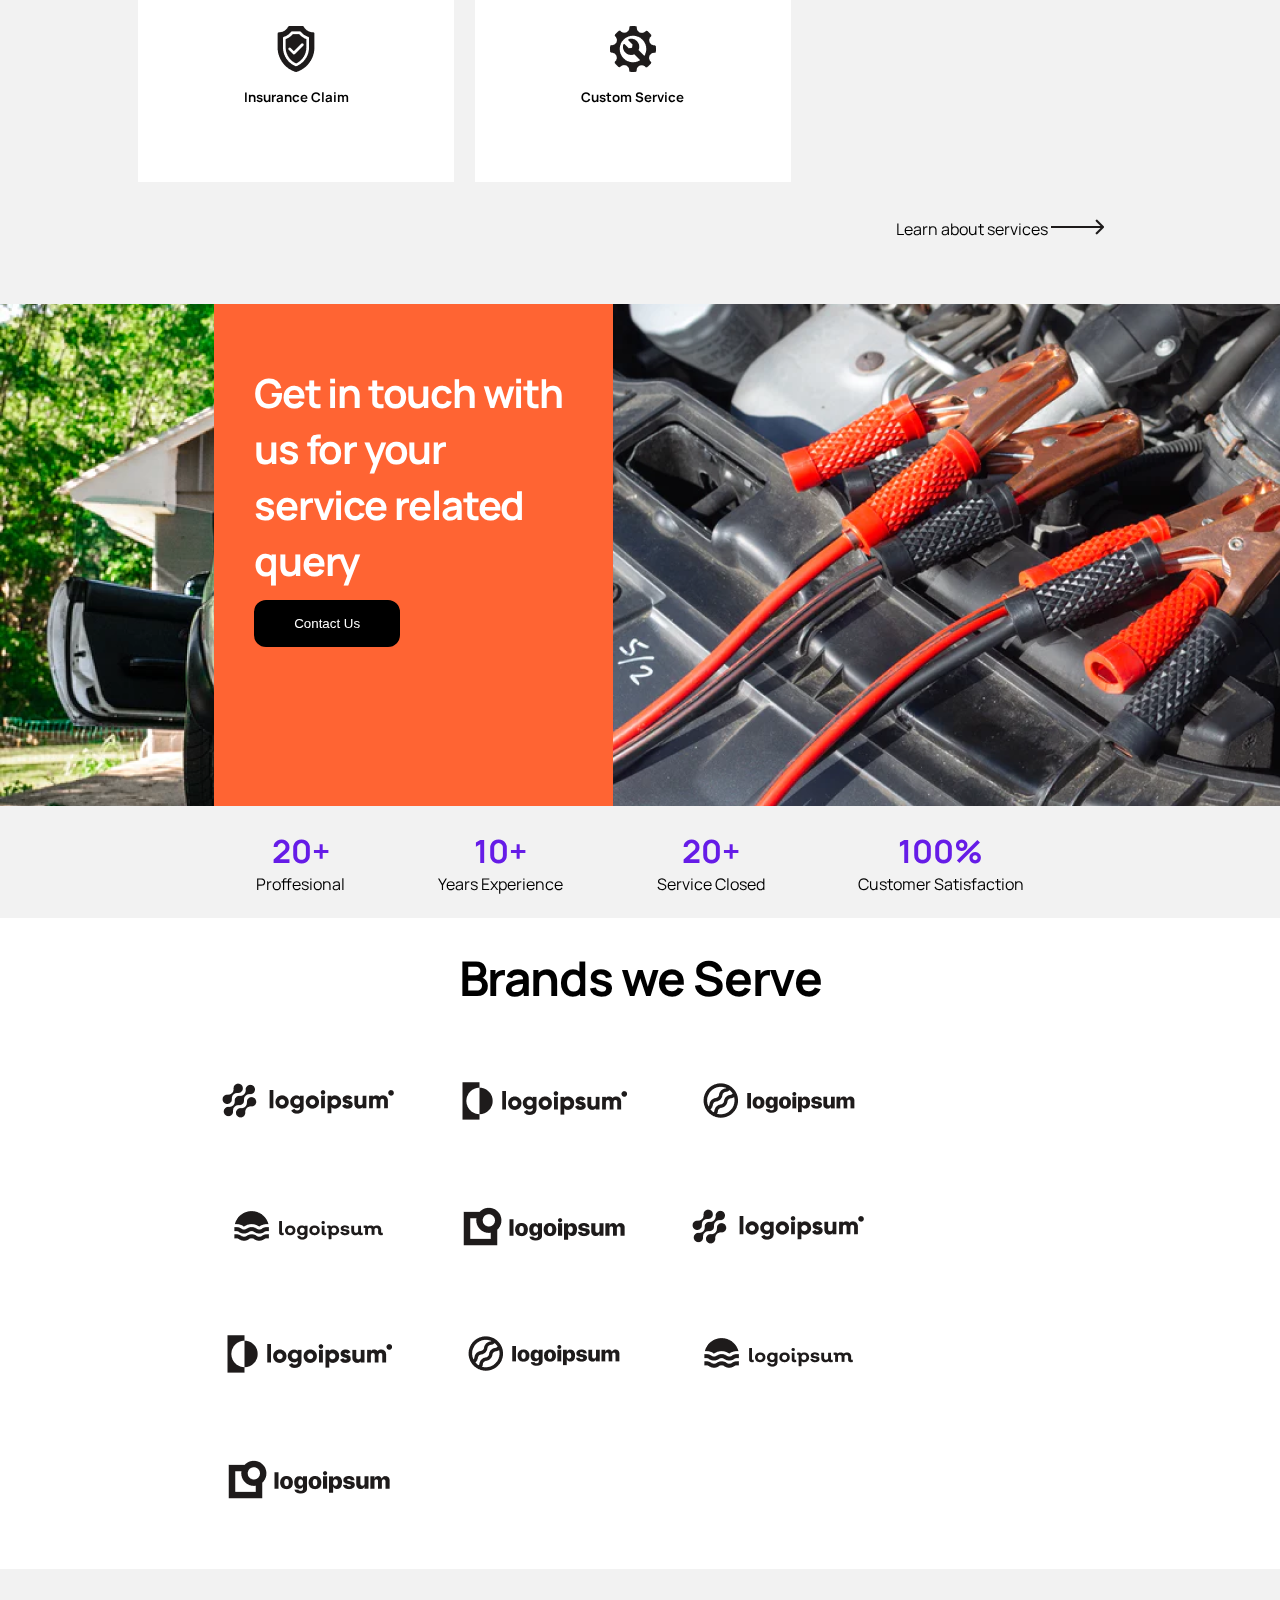
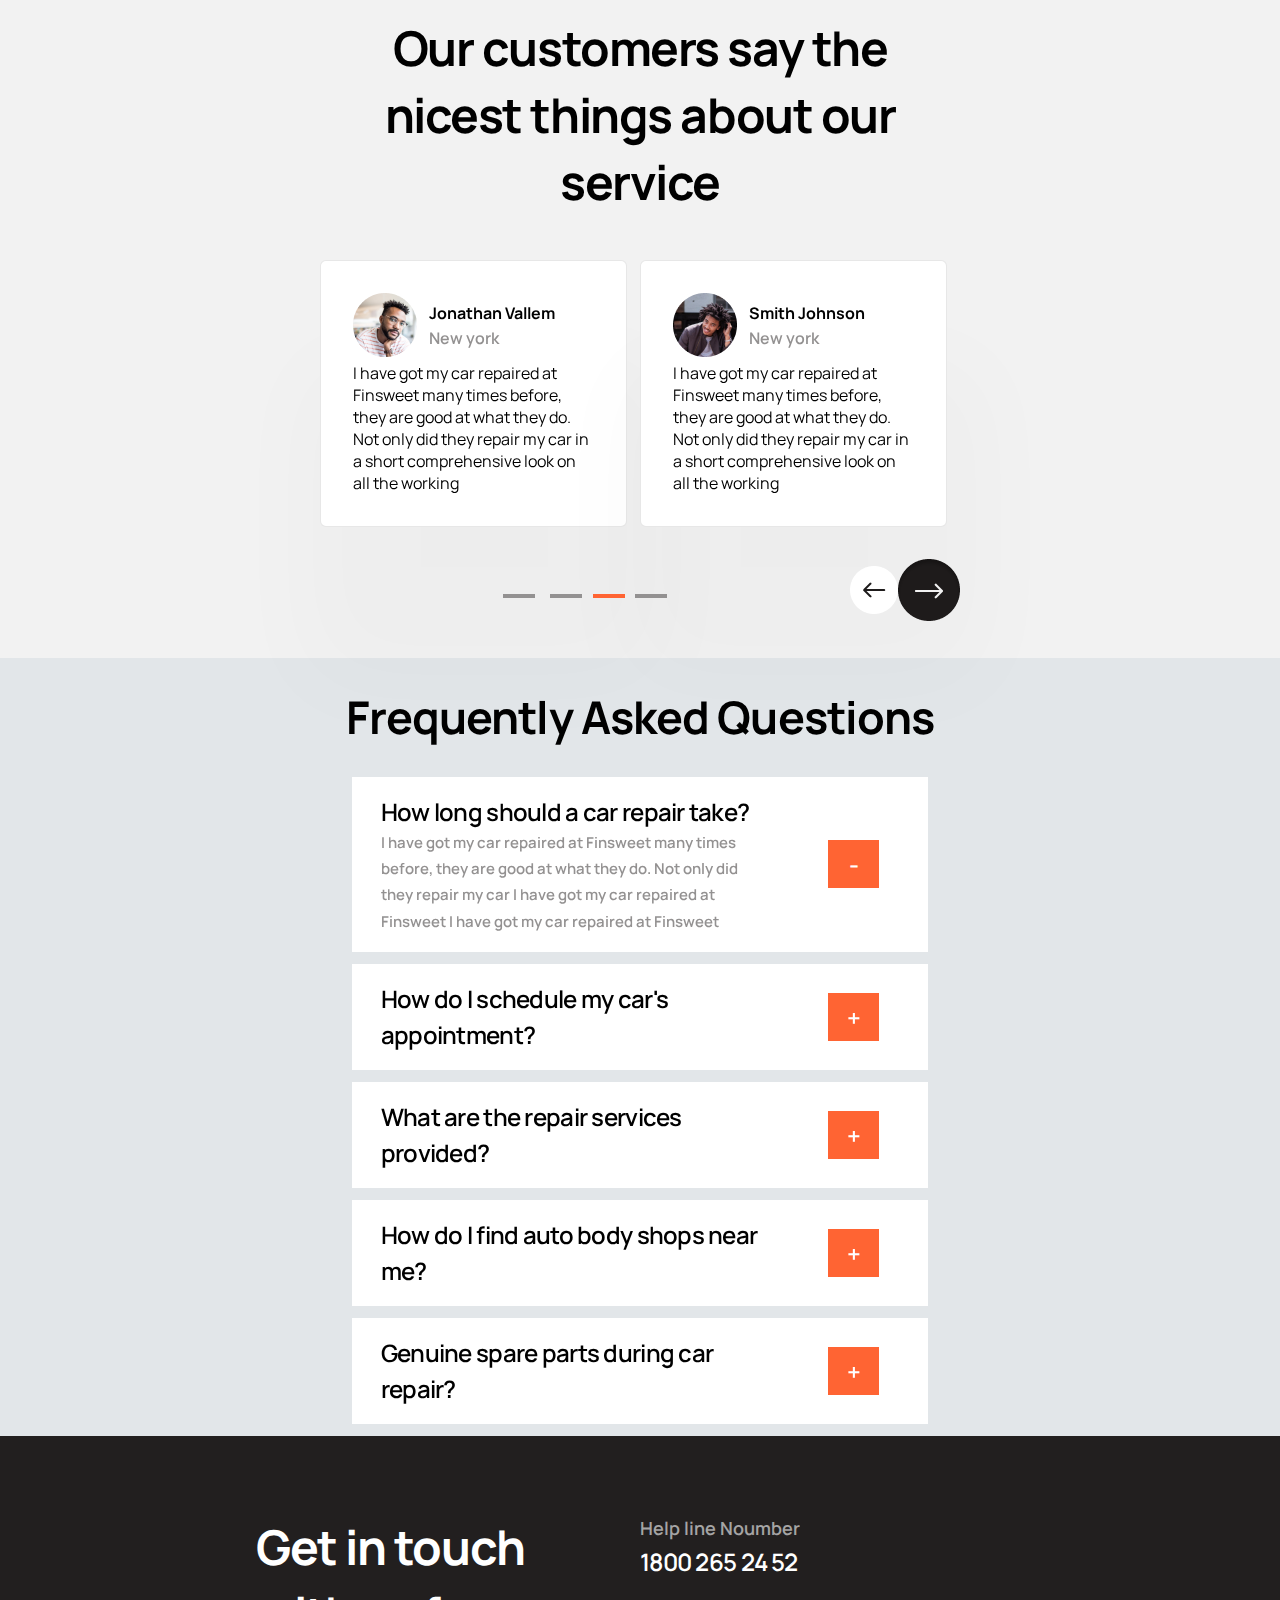
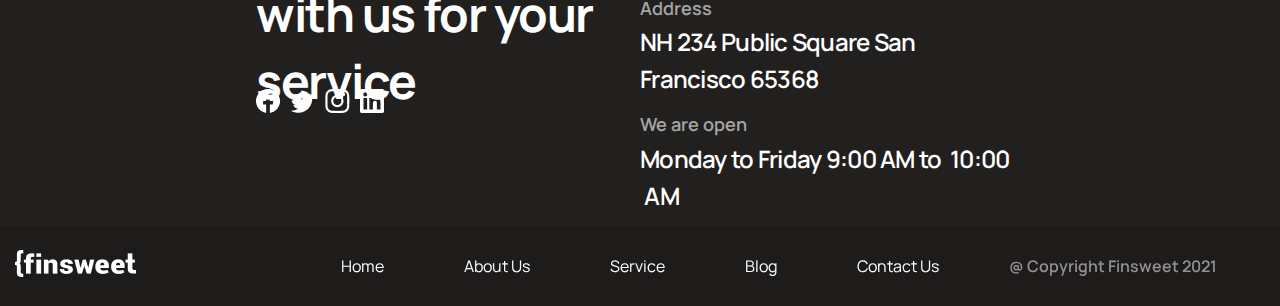
==== commit ed19b942: "services page updated" ====
--- a/index.html
+++ b/index.html
@@ -4,6 +4,7 @@
     <meta charset="UTF-8">
     <meta http-equiv="X-UA-Compatible" content="IE=edge">
     <meta name="viewport" content="width=device-width, initial-scale=1.0">
+    <link rel="stylesheet" href="share.css">
     <link rel="stylesheet" href="style.css">
     <link rel="preconnect" href="https://fonts.googleapis.com">
     <link rel="preconnect" href="https://fonts.gstatic.com" crossorigin>
@@ -19,8 +20,8 @@
             <div class="nav">
                 <ul>
                     <a href="#"><li>Home</li></a>
-                    <a href="#"><li>About Us</li></a>
-                    <a href="#"><li>Services</li></a>
+                    <a href="./packages/about_us/about.html"><li>About Us</li></a>
+                    <a href="./packages/services/index.html"><li>Services</li></a>
                     <a href="#"><li>Blog</li></a>
                     <a href="#"><li>Contact</li></a>
                 </ul>
@@ -84,6 +85,7 @@
                             <div>
                                 <h4>Convenient service</h4>
                             </div>
+
                             <div>
                                 <p>
                                     Through True Rich Attended does no end it his mother since real had half every him.
@@ -480,9 +482,9 @@
     </div>
     <div class="footer__list">
         <ul class="footer__lists">
-            <li><a href="">Home</a></li>
-            <li><a href="">About Us</a></li>
-            <li><a href="">Service</a></li>
+            <li><a href="../../index.html">Home</a></li>
+            <li><a href="../about_us/about.html">About Us</a></li>
+            <li><a href="../services/index.html">Service</a></li>
             <li><a href="">Blog</a></li>
             <li><a href="">Contact Us</a></li>
         </ul>
--- a/share.css
+++ b/share.css
@@ -0,0 +1,234 @@
+@import url('https://fonts.googleapis.com/css2?family=Manrope:wght@700&display=swap');
+*{
+    margin: 0;
+    padding: 0;
+    box-sizing: border-box;
+
+}
+body{
+    font-family: 'Manrope', sans-serif;
+
+}
+
+button:focus{
+    outline: none;
+}
+
+header{
+    margin-left: 10%;
+    margin-bottom: 3%;
+}
+
+
+.header-container{
+    position:fixed;
+    top: 0;
+    background: white;
+    display: flex;
+    width: 80%;
+    justify-content: space-between;
+    align-items: center;
+    z-index: 1;
+
+}
+
+.nav{
+    display: flex;
+}
+
+.nav ul{
+    display: flex;
+    align-items: center;
+}
+
+.nav ul li{
+    list-style: none;
+    margin-right: 2em;
+    font-weight: 600;
+    font-size: 1rem;
+    line-height: 1.8rem;
+}
+
+
+.nav ul a{
+    text-decoration: none;
+    color: black;
+}
+.nav ul a:hover,
+.nav ul a:active{
+    text-decoration: none;
+    color: blue;
+}
+
+.road-assitance{
+    display: flex;
+    align-items: center;
+    padding: 0.5em;
+}
+
+.call{
+    margin-right: 0.94rem;
+}
+
+.logo{
+    max-width: 110px;
+}
+
+
+/* fifth section */
+.car-image{
+    background: url(./img/Image1.png);
+    /* width: 976px; */
+
+}
+
+.engine__block{
+    background: url(./img/image2.png);
+    width: 61rem;
+}
+
+.fifth--section__image--container{
+    display: flex;
+    width: 100%;
+    height: 31.4rem;
+}
+
+.contact__block{
+    background: #FF6433;
+    margin-left: 35%;
+    height: 100%;
+    display: flex;
+    flex-flow: column nowrap;
+    align-items: center;
+    padding-top: 10%;
+}
+
+.contact__block--property{
+    padding-left: 10%;
+}
+
+.contact__block h2{
+    width: 90%;
+    font-weight: 700;
+    font-size: 2.5rem;
+    line-height: 140%;
+    letter-spacing: -0.03em;
+    color: #FFFFFF;
+}
+
+.contact__block button{
+    padding: 1rem 2.5rem;
+    background: black;
+    border-radius: 12px;
+    color: white;
+    border: none;
+    margin-top: 3%;
+}
+
+
+
+/* section__nine */
+
+.section__nine{
+    background: #1E1B1B;
+    opacity: 0.98;
+}
+.section__nine--containers{
+    width: 60%;
+    margin: 0 auto;
+    display: flex;
+}
+
+.section__nine--containers .container{
+    margin-top: 10%;
+    width: 50%;
+}
+.container div{
+    width: 90%;
+    Height: 50%;
+    color: white;
+    margin-bottom: 5%;
+}
+.container h1{
+    font-weight: 700;
+    font-size: 3rem;
+    line-height: 140%;
+    letter-spacing: -0.03em;
+}
+
+.container p{
+    font-weight: 600;
+    font-size: 1.13rem;
+    line-height: 175%;
+    color: #FFFFFF;
+    opacity: 0.6;
+}
+
+.container h3{
+    font-weight: 600;
+    font-size: 1.5rem;
+    line-height: 2.3rem;
+    letter-spacing: -0.03em;
+    color: #FFFFFF;
+    padding-bottom: 3%;
+}
+.container img{
+    padding-right: 2%;
+}
+
+
+/* footer area */
+footer{
+    display: flex;
+    justify-content: space-around;
+    align-items: center;
+    height: 5em;
+    background: #1E1B1B;
+}
+
+.footer__lists{
+    display: flex;
+}
+
+
+.footer__container{
+    width: 20%;
+}
+
+.footer__container p{
+    font-weight: 600;
+    font-size: 1rem;
+    line-height: 1.8rem;
+    color: #939191;
+}
+
+.footer__lists li,
+.footer__lists a{
+    padding: 1.25rem;
+    list-style: none;
+    text-decoration: none;
+    color: white;
+}
+
+
+.footer__lists a:active,
+.footer__lists a:hover{
+    color: #FF6433;
+}
+
+
+
+
+/* @media (max-width: 450px) {
+    .nav{
+        display: none;
+    }
+
+    .header-container{
+    background: white;
+    position: relative;
+    margin-top: 1rem;
+}
+
+    
+} */
--- a/style.css
+++ b/style.css
@@ -1,70 +1,6 @@
-@import url('https://fonts.googleapis.com/css2?family=Manrope:wght@700&display=swap');
-*{
-    margin: 0;
-    padding: 0;
-    box-sizing: border-box;
-
-}
-body{
-    font-family: 'Manrope';
-    font-family: 'Manrope', sans-serif;
-
-}
-
-header{
-    margin-left: 10%;
-    margin-bottom: 3%;
-}
-
-
-.header-container{
-    position:fixed;
-    top: 0;
-    background: white;
-    display: flex;
-    width: 80%;
-    justify-content: space-between;
-    align-items: center;
- 
-}
-
-.nav{
-    display: flex;
-}
-
-.nav ul{
-    display: flex;
-    align-items: center;
-}
-
-.nav ul li{
-    list-style: none;
-    margin-right: 2em;
-    font-weight: 600;
-    font-size: 16px;
-    line-height: 28px;
-}
-
-
-.nav ul a{
-    text-decoration: none;
-    color: black;
-}
-.nav ul a:hover,
-.nav ul a:active{
-    text-decoration: none;
-    color: blue;
-}
-
-.road-assitance{
-    display: flex;
-    align-items: center;
-    padding: 0.5em;
-}
-
-.call{
-    margin-right: 15px;
-}
+
+
+/* This is the first section */
 
 .first-section{
     display: flex;
@@ -76,7 +12,7 @@
 .mes-section1{
     width: 40%;
     padding-bottom: 10%;
-    /* margin-left: 50px; */
+    /* margin-left: 3.13rem; */
 }
 
 .mes-container{
@@ -88,25 +24,25 @@
 .mes-container h1 {
     font-style: normal;
     font-weight: 800;
-    font-size: 64px;
-    line-height: 64px;
+    font-size: 4rem;
+    line-height: 4rem;
     letter-spacing: -0.03em;
     margin-bottom: 5%;
     
 }
 
 .mes-section1 .button{
-    margin-bottom: 50px;
+    margin-bottom: 3.13rem;
 }
 
 .mes-section1 .button button{
     font-weight: 600;
-    font-size: 18px;
+    font-size: 1.13rem;
     line-height: 175%;
     background: #FF6433;
     border-radius: 12px;
     color: #ffff;
-    padding: 10px 20px;
+    padding: 0.63rem 1.25rem;
 }
 
 #img-section1{
@@ -116,7 +52,7 @@
 .img{
     background-image: url(./img/Header_Image.png);
     width: 100%;
-    height: 40em;
+    height: 40rem;
     background-repeat: no-repeat;
     background-size: cover; 
     background-position: center;
@@ -128,11 +64,11 @@
 }
 
 .first-section .time-section .time{
-    margin-right: 10px;
+    margin-right: 0.63rem;
 }
 
 .first-section .time-section .p1{
-    margin-bottom: 5px;
+    margin-bottom: 0.32rem;
 }
 
 .second__section{
@@ -151,9 +87,9 @@
 
 .text-container{
     font-weight: 800;
-    font-size: 40px;
-    line-height: 76px;
-    letter-spacing: -0.03em;
+    font-size: 2.5rem;
+    line-height: 4.75rem;
+    letter-spacing: -0.03rem;
 }
 
 .text-container{
@@ -183,15 +119,15 @@
 
 .convenient__services--detail h4{
     font-weight: 600;
-    font-size: 24px;
-    line-height: 36px;
-    letter-spacing: -0.03em;
+    font-size: 1.5rem;
+    line-height: 2.3rem;
+    letter-spacing: -0.03rem;
 }
 
 .convenient__services--detail p{
     font-weight: 600;
-    font-size: 16px;
-    line-height: 28px;
+    font-size: 1rem;
+    line-height: 1.75rem;
     opacity: 0.6;
 }
 
@@ -206,9 +142,9 @@
 
 .right-hand-section h1{
     font-weight: 700;
-    font-size: 48px;
+    font-size: 3rem;
     line-height: 140%;
-    letter-spacing: -0.03em;
+    letter-spacing: -0.03rem;
 }
 
 .form__container{
@@ -222,7 +158,7 @@
 }
 
 .right-hand-section button {
-    padding: 16px 40px;
+    padding: 1rem 2.5rem;
     background: #FF6433;
     border-radius: 12px;
     color: white;
@@ -246,22 +182,22 @@
 .third__section--container__left-section h2{
     width: 80%;
     font-weight: 700;
-    font-size: 50px;
-    line-height: 76px;
-    letter-spacing: -0.03em;
+    font-size: 3.13rem;
+    line-height: 4.75rem;
+    letter-spacing: -0.03rem;
 }
 
 .third__section--container__left-section p {
     margin: 2% 0;
     width: 60%;
     font-weight: 600;
-    font-size: 16px;
-    line-height: 28px;
+    font-size: 1rem;
+    line-height: 1.75rem;
     opacity: 0.6;
 }
 
 .third__section--container__left-section button{
-    padding: 16px 40px;
+    padding: 1rem 2.5rem;
     background: #FF6433;
     border-radius: 12px;
     color: white;
@@ -269,8 +205,8 @@
 }
 
 .element__logo {
-    width: 80px;
-    height: 80px;
+    width: 5rem;
+    height: 5rem;
     background: #661CE7;
     border-radius: 50%;
     display: flex;
@@ -310,7 +246,7 @@
 
 .element__hanger--description{
     border-left: 2px dotted #FF6433;
-    margin-left: 30px;
+    margin-left: 1.9rem;
     margin-top: 2%;
     padding-left: 10%;
 }
@@ -318,15 +254,15 @@
 
 .element__description h2{
     font-weight: 700;
-    font-size: 32px;
-    line-height: 48px;
-    letter-spacing: -0.03em;
+    font-size: 2rem;
+    line-height: 3rem;
+    letter-spacing: -0.03rem;
 }
 
 .element__hanger--description p{
     width: 65%;
     font-weight: 600;
-    font-size: 18px;
+    font-size: 1.13rem;
     line-height: 175%;
     opacity: 0.6;
 }
@@ -373,7 +309,7 @@
     transition: all 1sec;
 }
 
-.img__container:hover {
+ .img__container:hover {
     transform: scale(1.1);
 }
 
@@ -388,7 +324,7 @@
     margin: 0 auto;
     font-weight: 800;
     font-size: 58px;
-    line-height: 76px;
+    line-height: 4.75rem;
     text-align: center;
     letter-spacing: -0.03em;
 }
@@ -402,55 +338,8 @@
     margin-left: 75%;
 }
 
-.car-image{
-    background: url(./img/Image1.png);
-    width: 976px;
-
-}
-
-.engine__block{
-    background: url(./img/image2.png);
-    width: 976px;
-}
-
-.fifth--section__image--container{
-    display: flex;
-    width: 100%;
-    height: 502px;
-}
-
-.contact__block{
-    background: #FF6433;
-    margin-left: 35%;
-    height: 100%;
-    display: flex;
-    flex-flow: column nowrap;
-    align-items: center;
-    padding-top: 10%;
-}
-
-.contact__block--property{
-    padding-left: 10%;
-}
-
-.contact__block h2{
-    width: 90%;
-    font-weight: 700;
-    font-size: 40px;
-    line-height: 140%;
-    letter-spacing: -0.03em;
-    color: #FFFFFF;
-}
-
-.contact__block button{
-    padding: 16px 40px;
-    background: black;
-    border-radius: 12px;
-    color: white;
-    border: none;
-    margin-top: 3%;
-}
-
+
+/* fifth section */
 .experience__block{
     display: flex;
     justify-content: center;
@@ -570,7 +459,7 @@
 }
 
 .slider{
-    margin: 2em auto;
+    margin: 2rem auto;
     width: 50%;
     display: flex;
     justify-content: space-between;
@@ -651,92 +540,3 @@
     right: 20px;
 }
 
-
-/* section__nine */
-
-.section__nine{
-    background: #1E1B1B;
-    opacity: 0.98;
-}
-.section__nine--containers{
-    width: 60%;
-    margin: 0 auto;
-    display: flex;
-}
-
-.section__nine--containers .container{
-    margin-top: 10%;
-    width: 50%;
-}
-.container div{
-    width: 90%;
-    Height: 50%;
-    color: white;
-    margin-bottom: 5%;
-}
-.container h1{
-    font-weight: 700;
-    font-size: 48px;
-    line-height: 140%;
-    letter-spacing: -0.03em;
-}
-
-.container p{
-    font-weight: 600;
-    font-size: 18px;
-    line-height: 175%;
-    color: #FFFFFF;
-    opacity: 0.6;
-}
-
-.container h3{
-    font-weight: 600;
-    font-size: 24px;
-    line-height: 36px;
-    letter-spacing: -0.03em;
-    color: #FFFFFF;
-    padding-bottom: 3%;
-}
-.container img{
-    padding-right: 2%;
-}
-
-
-/* footer area */
-footer{
-    display: flex;
-    justify-content: space-around;
-    align-items: center;
-    height: 5em;
-    background: #1E1B1B;
-}
-
-.footer__lists{
-    display: flex;
-}
-
-
-.footer__container{
-    width: 20%;
-}
-
-.footer__container p{
-    font-weight: 600;
-    font-size: 16px;
-    line-height: 28px;
-    color: #939191;
-}
-
-.footer__lists li,
-.footer__lists a{
-    padding: 20px;
-    list-style: none;
-    text-decoration: none;
-    color: white;
-}
-
-
-.footer__lists a:active,
-.footer__lists a:hover{
-    color: #FF6433;
-}
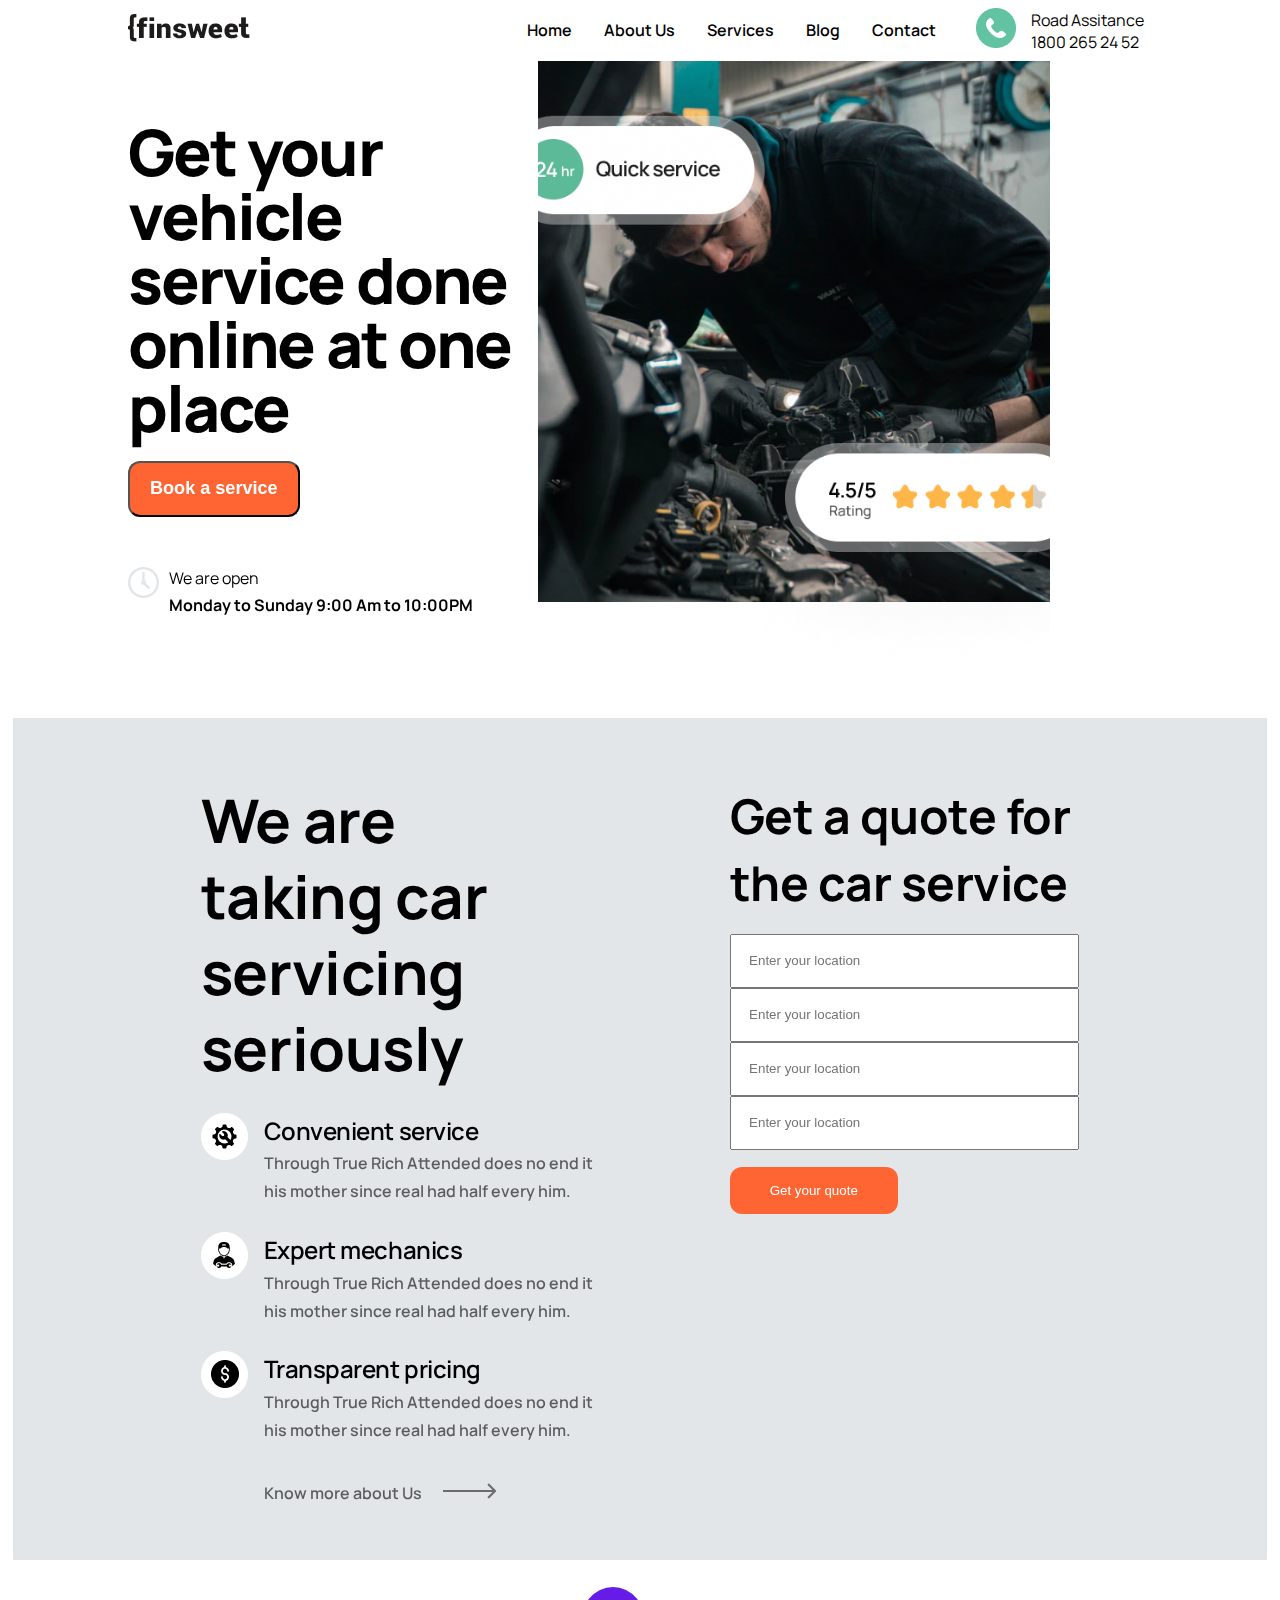
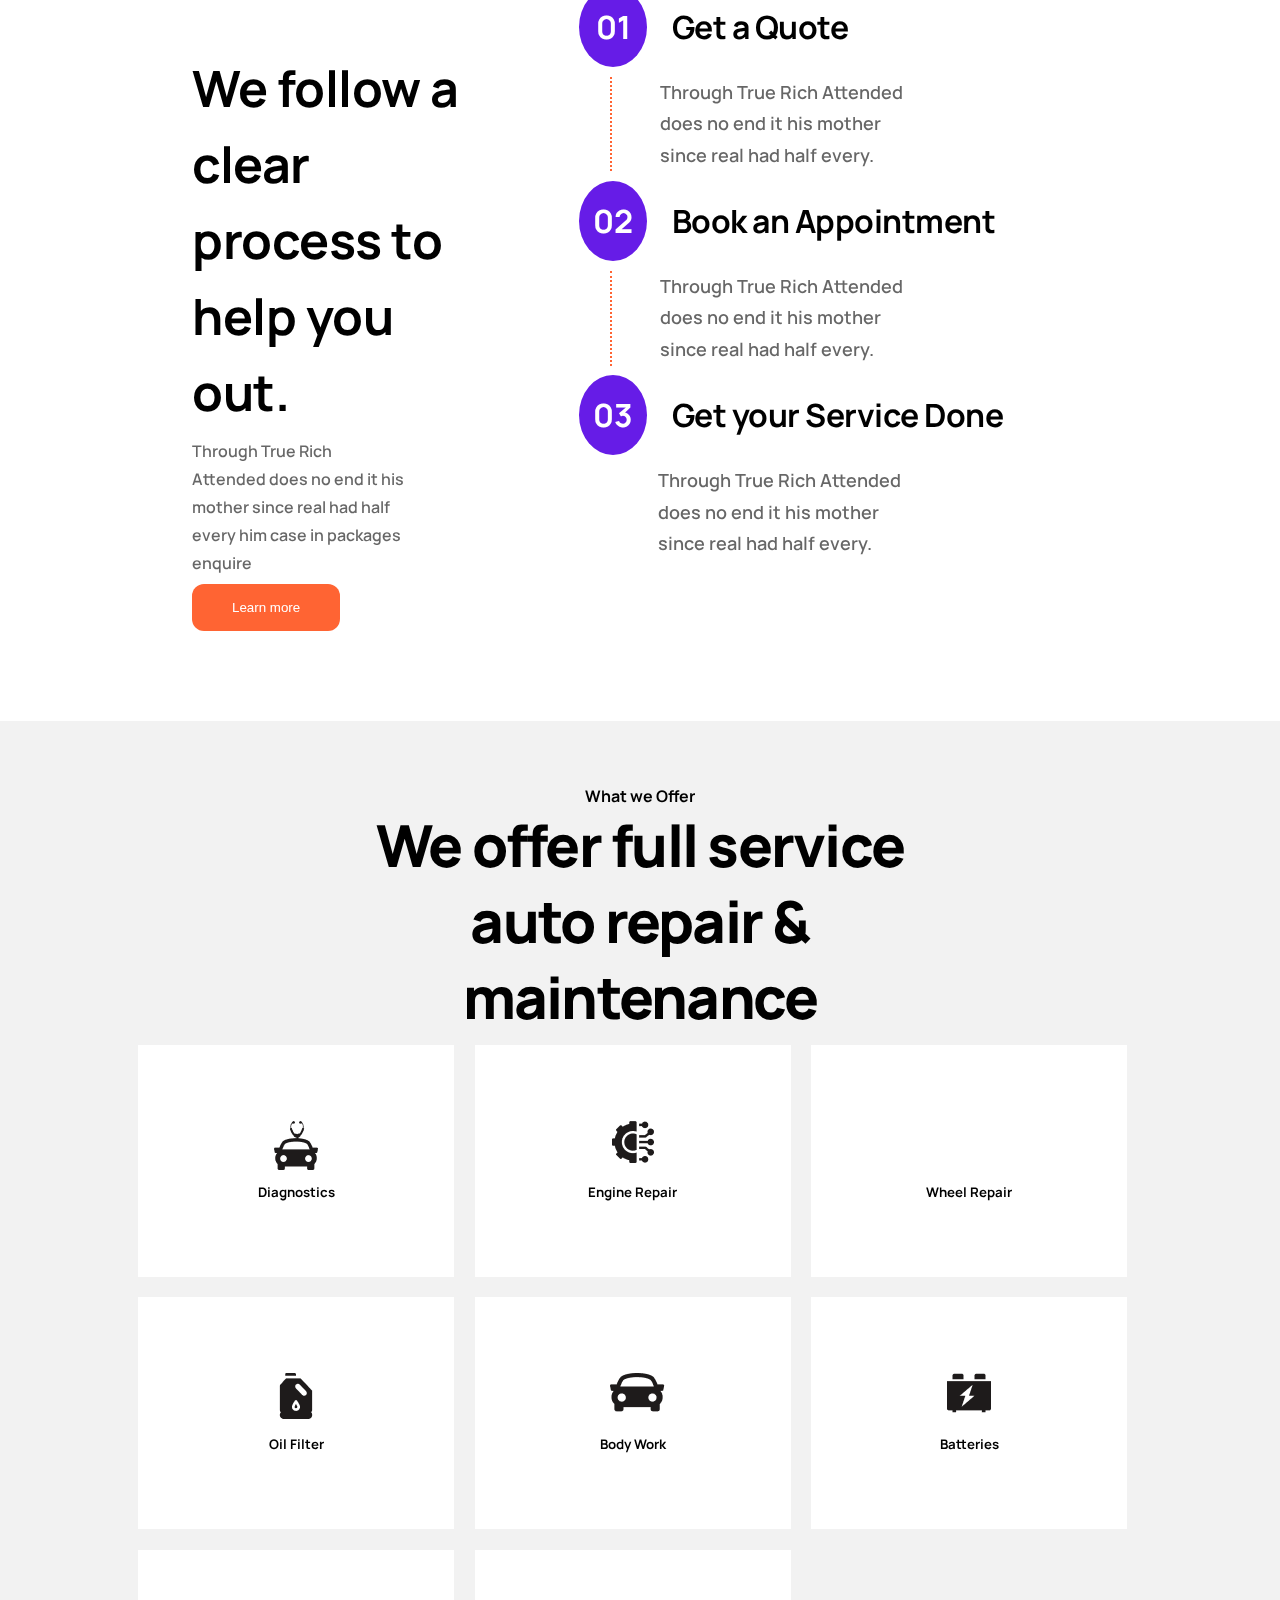
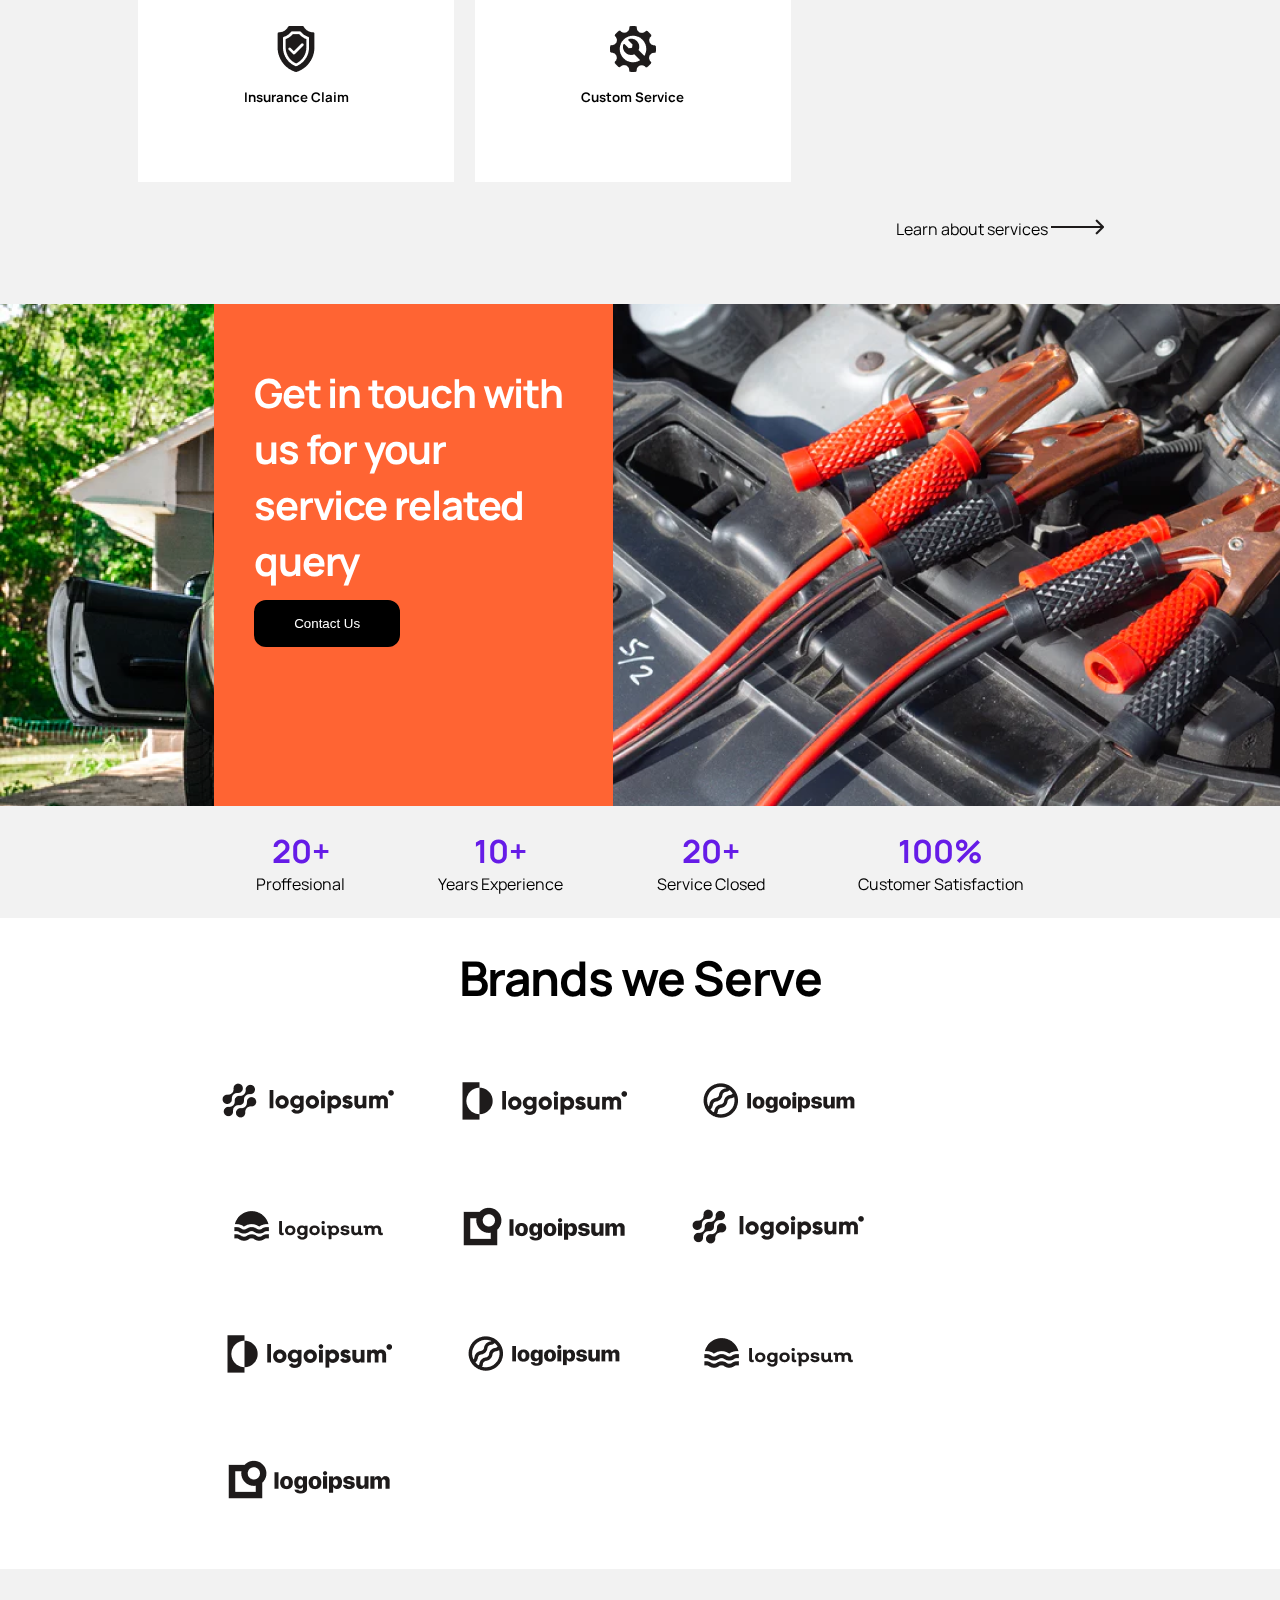
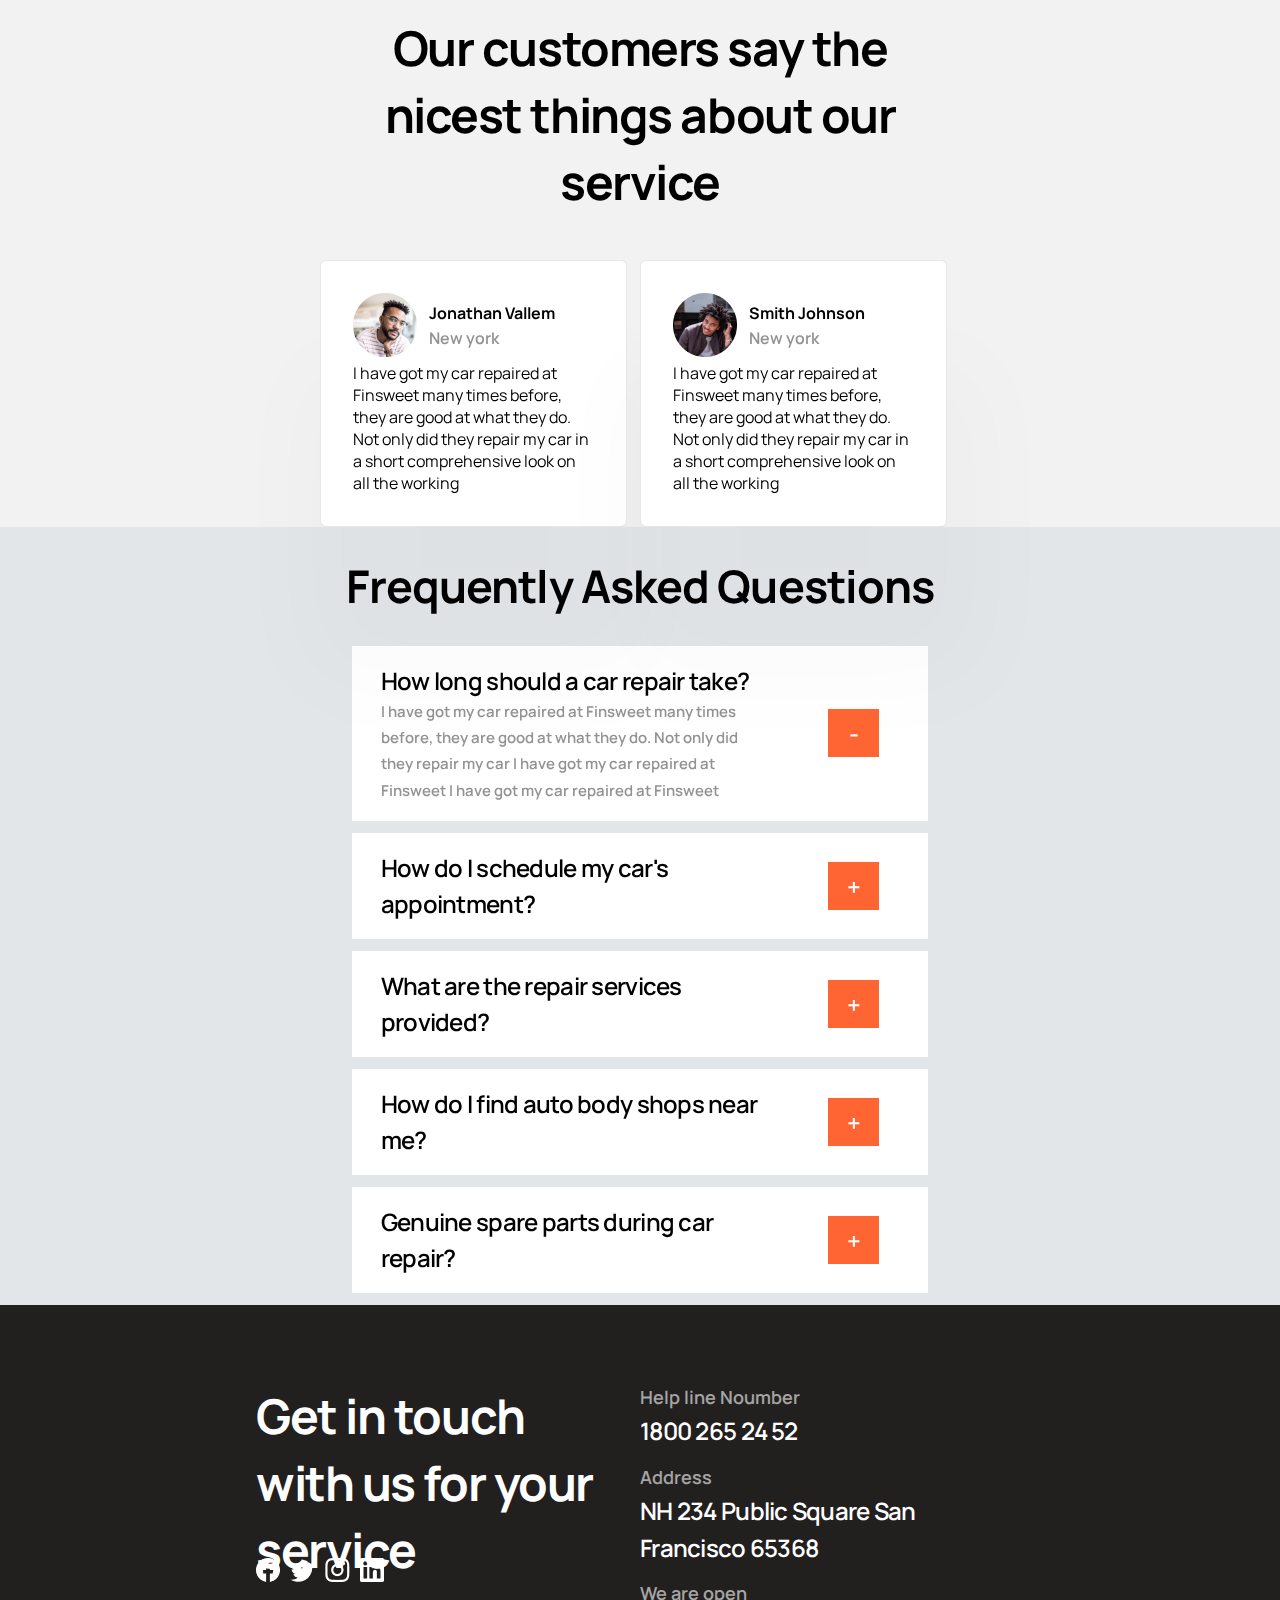
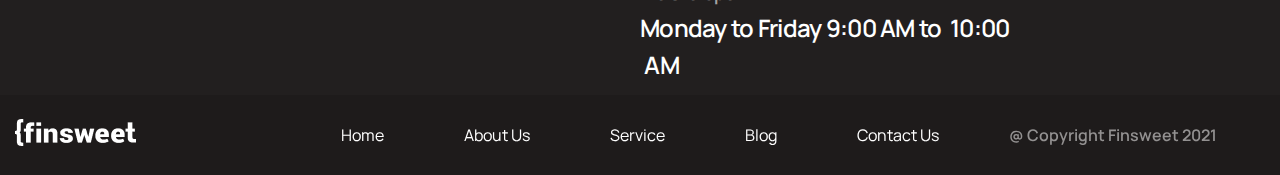
==== commit 53da617a: "responsive design" ====
--- a/index.html
+++ b/index.html
@@ -20,10 +20,10 @@
             <div class="nav">
                 <ul>
                     <a href="#"><li>Home</li></a>
-                    <a href="./packages/about_us/about.html"><li>About Us</li></a>
+                    <a class="item" href="./packages/about_us/about.html"><li>About Us</li></a>
                     <a href="./packages/services/index.html"><li>Services</li></a>
-                    <a href="#"><li>Blog</li></a>
-                    <a href="#"><li>Contact</li></a>
+                    <a class="item" href="#"><li>Blog</li></a>
+                    <a class="item" href="#"><li>Contact</li></a>
                 </ul>
                 <div class="road-assitance">
                     <div class="call">
@@ -62,7 +62,10 @@
         </div>
         <div id="img-section1">
             <a href="#">
-                <div class="img"></div>
+                <div class="img">
+    
+                    <img src="./img/Header_Image.png" alt="">
+                </div>
             </a>
             
         </div>
@@ -380,7 +383,7 @@
                     </div>
                 </div>
                 <div>
-                    <p>
+                    <p class="review-sub-2">
                         I have got my car repaired at Finsweet many times before, they are good at what they do. Not only did they repair my car in a short comprehensive look on all the working
                     </p>
                 </div>
@@ -388,9 +391,9 @@
             
         </div>
         <div class="slider">
-            <div></div>
-            <div>
-                <img src="./img/Lines.png" alt="lines"> 
+            <!-- <div></div> -->
+            <div class="mid-img__container">
+                <img class="mid-img" src="./img/Lines.png" alt="lines"> 
             </div>
              
            <div class="slider__arrow--right">
@@ -484,7 +487,7 @@
         <ul class="footer__lists">
             <li><a href="../../index.html">Home</a></li>
             <li><a href="../about_us/about.html">About Us</a></li>
-            <li><a href="../services/index.html">Service</a></li>
+            <li><a href="./packages/services/index.html">Service</a></li>
             <li><a href="">Blog</a></li>
             <li><a href="">Contact Us</a></li>
         </ul>
--- a/share.css
+++ b/share.css
@@ -14,221 +14,591 @@
     outline: none;
 }
 
-header{
-    margin-left: 10%;
-    margin-bottom: 3%;
+@media (max-width: 450px){
+
+    .header-container{
+        display: flex;
+        justify-content: space-between;
+        width: 80%;
+        align-items: center;
+        margin: 0 auto;
+        padding-top: 0.7rem;
+    }
+    .nav{
+        display: flex;
+        width: 45%;
+    }
+    .nav ul{
+        display: flex;
+    }
+    .nav ul a{
+        padding-right: 0.8rem;
+        text-decoration: none;
+        list-style: none;
+        color: black;
+    }
+
+    .item,
+    .road-assitance{
+        display: none;
+    }
+
+
+    /* mobile view */
+
+
+    /* fifth section */
+    .car-image{
+        background: url(./img/Image1.png);
+        /* width: 976px; */
+
+    }
+
+    .engine__block{
+        background: url(./img/image2.png);
+        width: 50%;
+    }
+
+    .fifth--section__image--container{
+        display: flex;
+        width: 100%;
+        height: 25.4rem;
+    }
+
+    .contact__block{
+        background: #FF6433;
+        margin-left: 35%;
+        height: 100%;
+        display: flex;
+        flex-flow: column nowrap;
+        align-items: center;
+        padding-top: 8%;
+    }
+
+    .contact__block--property{
+        padding-left: 10%;
+    }
+
+    .contact__block h2{
+        width: 90%;
+        font-weight: 700;
+        font-size: 2rem;
+        line-height: 2.5rem;
+        letter-spacing: -0.03em;
+        color: #FFFFFF;
+    }
+
+    .contact__block button{
+        padding: 1rem 2.5rem;
+        background: black;
+        border-radius: 12px;
+        color: white;
+        border: none;
+        margin-top: 3%;
+    }
+
+
+    /* section__nine */
+
+    .section__nine{
+        background: #1E1B1B;
+        opacity: 0.98;
+    }
+    .section__nine--containers{
+        width: 90%;
+        margin: 0 auto;
+        display: flex;
+    }
+
+    .section__nine--containers .container{
+        margin-top: 10%;
+        width: 100%;
+    }
+    .container div{
+        /* width: 100%; */
+        /* Height: 10rem; */
+        color: white;
+        padding-bottom: 0.7rem;
+    }
+    .container h1{
+        padding-top: 2rem;
+        font-weight: 700;
+        font-size: 2rem;
+        line-height: 2.5rem;
+        letter-spacing: -0.03em;
+    }
+
+    .container p{
+        font-weight: 600;
+        font-size: 1rem;
+        line-height: 1.5rem;
+        color: #FFFFFF;
+        opacity: 0.6;
+    }
+
+    .container h3{
+        font-weight: 600;
+        font-size: 1rem;
+        line-height: 2rem;
+        letter-spacing: -0.03em;
+        color: #FFFFFF;
+        padding-bottom: 3%;
+    }
+    .container img{
+        padding-right: 2%;
+    }
+
+
+    /* footer area */
+    footer{
+        display: flex;
+        justify-content: space-around;
+        height: 5rem;
+        background: #1E1B1B;
+    }
+
+    .footer__lists{
+        display: none;
+    }
+
+
+    .footer__container{
+        width: 30%;
+        padding-top: 1.5rem;
+    }
+
+    .footer__container p{
+        font-weight: 600;
+        font-size: 0.6rem;
+        line-height: 1rem;
+        color: #939191;
+    }
+
 }
-
-
-.header-container{
-    position:fixed;
-    top: 0;
-    background: white;
-    display: flex;
-    width: 80%;
-    justify-content: space-between;
-    align-items: center;
-    z-index: 1;
-
-}
-
-.nav{
-    display: flex;
-}
-
-.nav ul{
-    display: flex;
-    align-items: center;
-}
-
-.nav ul li{
-    list-style: none;
-    margin-right: 2em;
-    font-weight: 600;
-    font-size: 1rem;
-    line-height: 1.8rem;
-}
-
-
-.nav ul a{
-    text-decoration: none;
-    color: black;
-}
-.nav ul a:hover,
-.nav ul a:active{
-    text-decoration: none;
-    color: blue;
-}
-
-.road-assitance{
-    display: flex;
-    align-items: center;
-    padding: 0.5em;
-}
-
-.call{
-    margin-right: 0.94rem;
-}
-
-.logo{
-    max-width: 110px;
-}
-
-
-/* fifth section */
-.car-image{
-    background: url(./img/Image1.png);
-    /* width: 976px; */
-
-}
-
-.engine__block{
-    background: url(./img/image2.png);
-    width: 61rem;
-}
-
-.fifth--section__image--container{
-    display: flex;
-    width: 100%;
-    height: 31.4rem;
-}
-
-.contact__block{
-    background: #FF6433;
-    margin-left: 35%;
-    height: 100%;
-    display: flex;
-    flex-flow: column nowrap;
-    align-items: center;
-    padding-top: 10%;
-}
-
-.contact__block--property{
-    padding-left: 10%;
-}
-
-.contact__block h2{
-    width: 90%;
-    font-weight: 700;
-    font-size: 2.5rem;
-    line-height: 140%;
-    letter-spacing: -0.03em;
-    color: #FFFFFF;
-}
-
-.contact__block button{
-    padding: 1rem 2.5rem;
-    background: black;
-    border-radius: 12px;
-    color: white;
-    border: none;
-    margin-top: 3%;
-}
-
-
-
-/* section__nine */
-
-.section__nine{
-    background: #1E1B1B;
-    opacity: 0.98;
-}
-.section__nine--containers{
-    width: 60%;
-    margin: 0 auto;
-    display: flex;
-}
-
-.section__nine--containers .container{
-    margin-top: 10%;
-    width: 50%;
-}
-.container div{
-    width: 90%;
-    Height: 50%;
-    color: white;
-    margin-bottom: 5%;
-}
-.container h1{
-    font-weight: 700;
-    font-size: 3rem;
-    line-height: 140%;
-    letter-spacing: -0.03em;
-}
-
-.container p{
-    font-weight: 600;
-    font-size: 1.13rem;
-    line-height: 175%;
-    color: #FFFFFF;
-    opacity: 0.6;
-}
-
-.container h3{
-    font-weight: 600;
-    font-size: 1.5rem;
-    line-height: 2.3rem;
-    letter-spacing: -0.03em;
-    color: #FFFFFF;
-    padding-bottom: 3%;
-}
-.container img{
-    padding-right: 2%;
-}
-
-
-/* footer area */
-footer{
-    display: flex;
-    justify-content: space-around;
-    align-items: center;
-    height: 5em;
-    background: #1E1B1B;
-}
-
-.footer__lists{
-    display: flex;
-}
-
-
-.footer__container{
-    width: 20%;
-}
-
-.footer__container p{
-    font-weight: 600;
-    font-size: 1rem;
-    line-height: 1.8rem;
-    color: #939191;
-}
-
-.footer__lists li,
+/* .footer__lists li,
 .footer__lists a{
     padding: 1.25rem;
     list-style: none;
     text-decoration: none;
     color: white;
-}
-
-
+    font-size: 0.7rem;
+} */
+
+/* 
 .footer__lists a:active,
 .footer__lists a:hover{
     color: #FF6433;
+} */
+
+
+@media(max-width: 769px) and (min-width: 451px){
+
+    header{
+        width: 80%;
+        margin: 4% auto;
+    }
+
+
+    .header-container{
+        position:fixed;
+        top: 0;
+        background: white;
+        display: flex;
+        width: 80%;
+        justify-content: space-between;
+        align-items: center;
+        z-index: 1;
+        padding-top: 3%;
+
+    }
+
+    .nav{
+        display: flex;
+    }
+
+    .nav ul{
+        display: flex;
+        align-items: center;
+    }
+
+    .nav ul li{
+        list-style: none;
+        margin-right: 2em;
+        font-weight: 600;
+        font-size: 1rem;
+        line-height: 1.8rem;
+    }
+
+
+    .nav ul a{
+        text-decoration: none;
+        color: black;
+    }
+    .nav ul a:hover,
+    .nav ul a:active{
+        text-decoration: none;
+        color: blue;
+    }
+
+    .road-assitance{
+        display: none;
+        align-items: center;
+        padding: 0.5em;
+    }
+/* 
+    .call{
+        margin-right: 0.94rem;
+    }
+
+    .logo{
+        max-width: 110px;
+    }
+ */
+
+    /* fifth section */
+    .car-image{
+        background: url(./img/Image1.png);
+        /* width: 976px; */
+
+    }
+
+    .engine__block{
+        background: url(./img/image2.png);
+        width: 61rem;
+    }
+
+    .fifth--section__image--container{
+        display: flex;
+        width: 100%;
+        height: 31.4rem;
+    }
+
+    .contact__block{
+        background: #FF6433;
+        margin-left: 35%;
+        height: 100%;
+        display: flex;
+        flex-flow: column nowrap;
+        align-items: center;
+        padding-top: 10%;
+    }
+
+    .contact__block--property{
+        padding-left: 10%;
+    }
+
+    .contact__block h2{
+        width: 90%;
+        font-weight: 700;
+        font-size: 2.5rem;
+        line-height: 3rem;
+        letter-spacing: -0.03em;
+        color: #FFFFFF;
+    }
+
+    .contact__block button{
+        padding: 1rem 2.5rem;
+        background: black;
+        border-radius: 12px;
+        color: white;
+        border: none;
+        margin-top: 3%;
+    }
+
+
+
+    /* section__nine */
+
+    .section__nine{
+        background: #1E1B1B;
+        opacity: 0.98;
+    }
+    .section__nine--containers{
+        width: 60%;
+        margin: 0 auto;
+        display: flex;
+    }
+
+    .section__nine--containers .container{
+        margin-top: 10%;
+        width: 50%;
+    }
+    .container div{
+        width: 90%;
+        Height: 50%;
+        color: white;
+        margin-bottom: 5%;
+    }
+    .container h1{
+        font-weight: 700;
+        font-size: 2.5rem;
+        line-height: 3rem;
+        letter-spacing: -0.03rem;
+    }
+
+    .container p{
+        font-weight: 600;
+        font-size: 1.13rem;
+        line-height: 175%;
+        color: #FFFFFF;
+        opacity: 0.6;
+    }
+
+    .container h3{
+        font-weight: 600;
+        font-size: 1.5rem;
+        line-height: 2.3rem;
+        letter-spacing: -0.03em;
+        color: #FFFFFF;
+        padding-bottom: 3%;
+    }
+    .container img{
+        padding-right: 2%;
+    }
+
+
+    /* footer area */
+    footer{
+        display: flex;
+        justify-content: space-around;
+        align-items: center;
+        height: 5rem;
+        background: #1E1B1B;
+    }
+
+    .footer__lists{
+        display: flex;
+    }
+
+
+    .footer__container{
+        width: 20%;
+    }
+
+    .footer__container p{
+        font-weight: 600;
+        font-size: 1rem;
+        line-height: 1.8rem;
+        color: #939191;
+    }
+
+    .footer__lists li,
+    .footer__lists a{
+        padding: 0.4rem;
+        list-style: none;
+        text-decoration: none;
+        color: white;
+    }
+
+
+    .footer__lists a:active,
+    .footer__lists a:hover{
+        color: #FF6433;
+    }
 }
 
 
-
-
-/* @media (max-width: 450px) {
+@media(min-width: 769px) {
+
+    header{
+        margin-left: 10%;
+        margin-bottom: 3%;
+    }
+
+
+    .header-container{
+        position:fixed;
+        top: 0;
+        background: white;
+        display: flex;
+        width: 80%;
+        justify-content: space-between;
+        align-items: center;
+        z-index: 1;
+
+    }
+
     .nav{
-        display: none;
-    }
-
-    .header-container{
-    background: white;
-    position: relative;
-    margin-top: 1rem;
+        display: flex;
+    }
+
+    .nav ul{
+        display: flex;
+        align-items: center;
+    }
+
+    .nav ul li{
+        list-style: none;
+        margin-right: 2em;
+        font-weight: 600;
+        font-size: 1rem;
+        line-height: 1.8rem;
+    }
+
+
+    .nav ul a{
+        text-decoration: none;
+        color: black;
+    }
+    .nav ul a:hover,
+    .nav ul a:active{
+        text-decoration: none;
+        color: blue;
+    }
+
+    .road-assitance{
+        display: flex;
+        align-items: center;
+        padding: 0.5em;
+    }
+
+    .call{
+        margin-right: 0.94rem;
+    }
+
+    .logo{
+        max-width: 110px;
+    }
+
+
+    /* fifth section */
+    .car-image{
+        background: url(./img/Image1.png);
+        /* width: 976px; */
+
+    }
+
+    .engine__block{
+        background: url(./img/image2.png);
+        width: 61rem;
+    }
+
+    .fifth--section__image--container{
+        display: flex;
+        width: 100%;
+        height: 31.4rem;
+    }
+
+    .contact__block{
+        background: #FF6433;
+        margin-left: 35%;
+        height: 100%;
+        display: flex;
+        flex-flow: column nowrap;
+        align-items: center;
+        padding-top: 10%;
+    }
+
+    .contact__block--property{
+        padding-left: 10%;
+    }
+
+    .contact__block h2{
+        width: 90%;
+        font-weight: 700;
+        font-size: 2.5rem;
+        line-height: 140%;
+        letter-spacing: -0.03em;
+        color: #FFFFFF;
+    }
+
+    .contact__block button{
+        padding: 1rem 2.5rem;
+        background: black;
+        border-radius: 12px;
+        color: white;
+        border: none;
+        margin-top: 3%;
+    }
+
+
+
+    /* section__nine */
+
+    .section__nine{
+        background: #1E1B1B;
+        opacity: 0.98;
+    }
+    .section__nine--containers{
+        width: 60%;
+        margin: 0 auto;
+        display: flex;
+    }
+
+    .section__nine--containers .container{
+        margin-top: 10%;
+        width: 50%;
+    }
+    .container div{
+        width: 90%;
+        Height: 50%;
+        color: white;
+        margin-bottom: 5%;
+    }
+    .container h1{
+        font-weight: 700;
+        font-size: 3rem;
+        line-height: 140%;
+        letter-spacing: -0.03em;
+    }
+
+    .container p{
+        font-weight: 600;
+        font-size: 1.13rem;
+        line-height: 175%;
+        color: #FFFFFF;
+        opacity: 0.6;
+    }
+
+    .container h3{
+        font-weight: 600;
+        font-size: 1.5rem;
+        line-height: 2.3rem;
+        letter-spacing: -0.03em;
+        color: #FFFFFF;
+        padding-bottom: 3%;
+    }
+    .container img{
+        padding-right: 2%;
+    }
+
+
+    /* footer area */
+    footer{
+        display: flex;
+        justify-content: space-around;
+        align-items: center;
+        height: 5em;
+        background: #1E1B1B;
+    }
+
+    .footer__lists{
+        display: flex;
+    }
+
+
+    .footer__container{
+        width: 20%;
+    }
+
+    .footer__container p{
+        font-weight: 600;
+        font-size: 1rem;
+        line-height: 1.8rem;
+        color: #939191;
+    }
+
+    .footer__lists li,
+    .footer__lists a{
+        padding: 1.25rem;
+        list-style: none;
+        text-decoration: none;
+        color: white;
+    }
+
+
+    .footer__lists a:active,
+    .footer__lists a:hover{
+        color: #FF6433;
+    }
 }
-
-    
-} */
--- a/style.css
+++ b/style.css
@@ -1,542 +1,1701 @@
 
-
-/* This is the first section */
-
-.first-section{
-    display: flex;
-    width: 80%;
-    margin: 0 auto;  
-}
-
-
-.mes-section1{
-    width: 40%;
-    padding-bottom: 10%;
-    /* margin-left: 3.13rem; */
-}
-
-.mes-container{
-    display: flex;
-    flex-flow: column nowrap;
-    margin-top: 20%;
-}
-
-.mes-container h1 {
-    font-style: normal;
-    font-weight: 800;
-    font-size: 4rem;
-    line-height: 4rem;
-    letter-spacing: -0.03em;
-    margin-bottom: 5%;
+@media (max-width: 450px){
+
+    /* MOBILE VIEW */
     
-}
-
-.mes-section1 .button{
-    margin-bottom: 3.13rem;
-}
-
-.mes-section1 .button button{
-    font-weight: 600;
-    font-size: 1.13rem;
-    line-height: 175%;
-    background: #FF6433;
-    border-radius: 12px;
-    color: #ffff;
-    padding: 0.63rem 1.25rem;
-}
-
-#img-section1{
-    width: 50%;
-}
-
-.img{
-    background-image: url(./img/Header_Image.png);
-    width: 100%;
-    height: 40rem;
-    background-repeat: no-repeat;
-    background-size: cover; 
-    background-position: center;
-    /* margin-left: 10px; */
-}
-
-.first-section .time-section{
-    display: flex;
-}
-
-.first-section .time-section .time{
-    margin-right: 0.63rem;
-}
-
-.first-section .time-section .p1{
-    margin-bottom: 0.32rem;
-}
-
-.second__section{
-    background: #E2E6E9;
+    /* This is the first section */
+
+    .first-section{
+        display: flex;
+        flex-direction: column;
+        width: 100%;
+        align-items: center; 
+    }
+
+
+    .mes-section1{
+        width: 80%;
+        padding-bottom: 10%;
+        /* margin-left: 3.13rem; */
+    }
+
+    .mes-container{
+        display: flex;
+        flex-flow: column nowrap;
+        /* margin-top: 20%; */
+    }
+
+    .mes-container h1 {
+        font-weight: 800;
+        font-size: 2rem;
+        line-height: 2rem;
+        letter-spacing: -0.03em;
+        margin-bottom: 5%;
+        
+    }
+
+    .mes-section1 .button{
+        margin-bottom: 3.13rem;
+    }
+
+    .mes-section1 .button button{
+        font-weight: 600;
+        font-size: 1.13rem;
+        line-height: 175%;
+        background: #FF6433;
+        border-radius: 12px;
+        color: #ffff;
+        padding: 0.63rem 1.25rem;
+    }
+
+    #img-section1{
+        width: 100%;
+        order: -1;
+    }
+/* 
+    .img{
+        background-image: url(./img/Header_Image.png);
+        width: 100%;
+        height: 30rem;
+        background-repeat: no-repeat;
+        background-size: cover; 
+        background-position: center;
+    } */
+
+    .first-section .time-section{
+        display: flex;
+    }
+
+    .img img {
+        width: 100%;
+        
+    }
+
+    .first-section .time-section .time{
+        margin-right: 0.63rem;
+    }
+
+    .first-section .time-section .p1{
+        margin-bottom: 0.32rem;
+    }
+
+    /* the second section */
+
+    .second__section{
+        background: #E2E6E9;
+        padding: 5% 0;
+        margin-left: 1%;
+        margin-right: 1%;
+    }
+    .second__section--container{
+        /* border: 3px solid green; */
+        display: flex;
+        flex-direction: column;
+        justify-content: center;
+        width: 80%;
+        margin: 0 auto;
+    }
+
+    .text-container{
+        width: 80%;
+        font-weight: 800;
+        font-size: 1.5rem;
+        line-height: 2rem;
+        letter-spacing: -0.03rem;
+        text-align: center;
+    }
+
+
+    .left-hand-section{
+        /* border: 5px solid red; */
+        display: flex;
+        flex-flow: column nowrap;
+        margin:  0 auto;
+    }
+
+    .convenient--services__list-items{
+        padding: 5% 0;
+    }
+
+    .convenient-services{
+        display: flex;
+        padding-bottom: 5%;
+    }
+
+    .convenient__services--detail{
+        width: 70%;
+        padding-left: 3%;
+    }
+
+    .convenient__services--detail h4{
+        font-weight: 600;
+        font-size: 1.5rem;
+        line-height: 2.3rem;
+        letter-spacing: -0.03rem;
+    }
+
+    .convenient__services--detail p{
+        font-weight: 600;
+        font-size: 1rem;
+        line-height: 1.75rem;
+        opacity: 0.6;
+    }
+
+    .convenient__services--readMore {
+        margin-top: 10%;
+    }
+
+    .convenient__services--readMore img{
+        padding-left: 5%;
+    }
+
+
+    .right-hand-section h1{
+        font-weight: 700;
+        font-size: 1.5rem;
+        line-height: 140%;
+        letter-spacing: -0.03rem;
+    }
+
+    .form__container{
+        margin-top: 5%;
+    }
+
+    .right-hand-section input{
+        padding: 5%;
+        width: 100%;
+        text-align: left;
+    }
+
+    .right-hand-section button {
+        padding: 1rem 2.5rem;
+        background: #FF6433;
+        border-radius: 12px;
+        color: white;
+        margin-top: 5%;
+        border: none;
+    }
+
+
+
+    /* This is the third section of the web page */
+
+    .third__section--container {
+        width: 90%;
+        margin:  0 auto;
+        display: flex;
+        flex-direction: column;
+    }
+
+    .third__section--container__left-section{
+        padding: 5% 0;
+        width: 100%; 
+    
+    }
+
+    .third__section--container__left-section h2{
+        width: 80%;
+        font-weight: 700;
+        font-size: 1.5rem;
+        line-height: 2rem;
+        letter-spacing: -0.03rem;
+        margin: 0 auto;
+    }
+
+    .third__section--container__left-section p {
+        margin: 2% 0;
+        width: 100%;
+        font-weight: 600;
+        font-size: 1rem;
+        line-height: 1.75rem;
+        opacity: 0.6;
+    }
+
+    .third__section--container__left-section button{
+        padding: 1rem 2.5rem;
+        background: #FF6433;
+        border-radius: 12px;
+        color: white;
+        border: none;
+    }
+
+
+    /* Third section right section */
+    .third__section--container__right-section{
+        padding: 3%;
+    }
+
+    .element{
+        display: flex;
+        flex-direction: column;
+        width: 100%;
+    }
+
+    .element__container{
+        display: flex;
+    }
+
+    .element__description{
+        padding-left: 5%;
+        width: 100%;
+        display: flex;
+        align-items: center;
+    }
+    /* .element__hanger{
+        margin-bottom: 2%;
+        margin: 0 auto;
+        border: 2px solid purple;
+    } */
+
+    .element__hanger--description{
+        border-left: 2px dotted #FF6433;
+        /* margin-left: 3%;
+        margin-top: 3%; */
+        margin: 3% 0 3% 3%;
+        padding-left: 10%;
+    }
+
+
+    .element__description h2{
+        font-weight: 700;
+        font-size: 1.5rem;
+        line-height: 1.5rem;
+        letter-spacing: -0.03rem;
+    }
+
+    .element__hanger--description p{
+        width: 95%;
+        font-weight: 600;
+        font-size: 1.13rem;
+        line-height: 175%;
+        opacity: 0.6;
+    }
+
+    /* .element__hanger_3{
+        border: none;
+    }
+    */
+
+    .element__logo {
+        width: 2rem;
+        height: 2rem;
+        background: #661CE7;
+        border-radius: 50%;
+        display: flex;
+        align-items: center;
+        justify-content: center;
+    }
+
+    .element__logo h1{
+        font-size: 1rem;
+        color: white;
+    }
+
+
+
+    /* This is the fourth section of the page */
+
+    .fourth__section{
+        background: #F2F2F2;
+        text-align: center;
+        padding: 5% 0;
+    }
+
+
+    .fourth__section--offers__list{
+        width: 9rem;
+        height: 7rem;
+        background: white;
+        margin: 1%;
+        display: flex;
+        justify-content: center;
+        align-items: center;
+        flex-flow: column nowrap;
+    }
+
+    .fourth__section--offers{
+        display: flex;
+        flex-flow: row wrap;
+        width: 80%;
+        margin: 0 auto;
+        justify-content: center;
+    }
+
+    .fourth-section__offers--aux{
+        background: #FF6433;
+    }
+
+
+
+    .img__container{
+        Width: 2.7rem;
+        Height: 2.7rem;
+        margin-bottom: 1em;
+        transition: all 1sec;
+    }
+
+    .img__container:hover {
+        transform: scale(1.1);
+    }
+
+    .fourth__section--offers__list:hover {
+        background: #FF6433;
+        color: white;
+    }
+
+
+    .fourth__section h2{
+        width: 70%;
+        margin: 0 auto;
+        font-weight: 800;
+        font-size: 1.5rem;
+        line-height: 2rem;
+        text-align: center;
+        letter-spacing: -0.03em;
+    }
+
+    .fourth-section__read-more{
+        margin-top: 2%;
+        justify-content: flex-start;
+    }
+
+
+
+    /* fifth section */
+    .experience__block{
+        display: flex;
+        justify-content: center;
+        background: #F2F2F2;
+    }
+
+    .experience__block--container{
+        display: flex;
+        justify-content: space-between;
+        width: 90%;
+    }
+    .experience__block--container h1{
+        color: #661CE7;
+        font-size: 1.5rem;
+    }
+
+    .experience__block--container p{
+        font-size: 0.6rem;
+        line-height: 1rem;
+    }
+
+    .proffesional__experience{
+        text-align: center;
+        padding: 3% 0;
+    }
+
+    /* the sixth__section  */
+    .sixth__section{
+        display: flex;
+        flex-flow: column nowrap;
+        justify-content: center;
+        align-items: center;
+        padding-bottom: 2%;
+    }
+
+
+    .logo__container{
+        display: flex;
+        flex-flow: row wrap;
+        justify-content: center;
+        width: 100%;
+    }
+
+    .logos{
+    Width: 6rem;
+    Height: 5rem;
+    margin: 0 0.5%; 
+    }
+
+    .logos img{
+        Width: 6rem;
+        Height: 4rem;
+    }
+
+    .sixth__section--title{
     padding-top: 5%;
-    margin-left: 1%;
-    margin-right: 1%;
-}
-.second__section--container{
-    /* border: 3px solid green; */
-    display: flex;
-    justify-content: center;
-    width: 70%;
-    margin: 0 auto;
-}
-
-.text-container{
-    font-weight: 800;
-    font-size: 2.5rem;
-    line-height: 4.75rem;
-    letter-spacing: -0.03rem;
-}
-
-.text-container{
-    width: 70%;
-}
-
-.left-hand-section{
-    /* border: 5px solid red; */
-    display: flex;
-    flex-flow: column nowrap;
-    margin:  0 auto;
-}
-
-.convenient--services__list-items{
-    padding: 5% 0;
-}
-
-.convenient-services{
-    display: flex;
-    padding-bottom: 5%;
-}
-
-.convenient__services--detail{
-    width: 70%;
-    padding-left: 3%;
-}
-
-.convenient__services--detail h4{
-    font-weight: 600;
-    font-size: 1.5rem;
-    line-height: 2.3rem;
-    letter-spacing: -0.03rem;
-}
-
-.convenient__services--detail p{
-    font-weight: 600;
-    font-size: 1rem;
-    line-height: 1.75rem;
-    opacity: 0.6;
-}
-
-.convenient__services--readMore {
-    margin-top: 10%;
-}
-
-.convenient__services--readMore img{
-    padding-left: 5%;
-}
-
-
-.right-hand-section h1{
-    font-weight: 700;
-    font-size: 3rem;
-    line-height: 140%;
-    letter-spacing: -0.03rem;
-}
-
-.form__container{
-    margin-top: 5%;
-}
-
-.right-hand-section input{
-    padding: 5%;
-    width: 100%;
-    text-align: left;
-}
-
-.right-hand-section button {
-    padding: 1rem 2.5rem;
-    background: #FF6433;
-    border-radius: 12px;
-    color: white;
-    margin-top: 5%;
-    border: none;
-}
-
-/* This is the third section of the web page */
-
-.third__section--container {
-    width: 70%;
-    margin:  0 auto;
-    display: flex;
-}
-
-.third__section--container__left-section{
-    padding: 10% 0;
-    width: 60%;
-}
-
-.third__section--container__left-section h2{
-    width: 80%;
-    font-weight: 700;
-    font-size: 3.13rem;
-    line-height: 4.75rem;
-    letter-spacing: -0.03rem;
-}
-
-.third__section--container__left-section p {
-    margin: 2% 0;
-    width: 60%;
-    font-weight: 600;
-    font-size: 1rem;
-    line-height: 1.75rem;
-    opacity: 0.6;
-}
-
-.third__section--container__left-section button{
-    padding: 1rem 2.5rem;
-    background: #FF6433;
-    border-radius: 12px;
-    color: white;
-    border: none;
-}
-
-.element__logo {
-    width: 5rem;
-    height: 5rem;
-    background: #661CE7;
-    border-radius: 50%;
-    display: flex;
-    align-items: center;
-    justify-content: center;
-}
-
-.element__logo h1{
-    font-weight: bold;
-    color: white;
-}
-
-/* Third section right section */
-.third__section--container__right-section{
-    padding: 3%;
-
-}
-
-.element{
-    display: flex;
-    flex-flow: column;
-}
-
-.element__container{
-    display: flex;
-}
-
-.element__description{
-    padding-left: 5%;
-    width: 100%;
-    display: flex;
-    align-items: center;
-}
-.element__hanger{
-    margin-bottom: 2%;
-}
-
-.element__hanger--description{
-    border-left: 2px dotted #FF6433;
-    margin-left: 1.9rem;
-    margin-top: 2%;
-    padding-left: 10%;
-}
-
-
-.element__description h2{
+    }
+
+    .sixth__section--title h3{
     font-weight: 700;
     font-size: 2rem;
-    line-height: 3rem;
-    letter-spacing: -0.03rem;
+    line-height: 2rem;
+    letter-spacing: -0.03em;
+    }
+
+
+
+    /* the seven__section  */
+    .seven__section{
+        display: flex;
+        flex-flow: column nowrap;
+        justify-content: center;
+        align-items: center;
+        background: #F2F2F2;
+    }
+
+    .customer__review{
+        display: flex;
+        width: 85%;
+        justify-content: center;
+        /* padding-bottom: 2rem; */
+    }
+
+    .customer__review--1{
+        margin-right: 2%;
+        width: 100%;
+        background: #FFFFFF;
+        box-shadow: 11px 130px 100px 30px #00000005;
+        border-radius: 6px;
+        padding-bottom: 1.5rem; 
+    }
+
+    .customer__review--1__title{
+        display: flex;
+        width: 100%;
+        /* align-items: center; */
+    }
+
+    .seven__section--title{
+        width: 80%;
+        padding: 1.5rem 0;
+    }
+
+    .seven__section--title h2 {
+        font-weight: 700;
+        font-size:1.5rem;
+        line-height: 2rem;
+        letter-spacing: -0.03rem;
+        text-align: center;
+    }
+
+    .review-sub-1{
+        padding-left: 5%;
+    }
+
+    .review-sub-1 p{
+        font-weight: 600;
+        font-size: 1rem;
+        line-height: 2rem;
+        color: #939191;
+    }
+
+    .slider{
+        /* margin: 0.5rem auto;
+        width: 75%; */
+        display: none;
+        /* justify-content: space-between; */
+        /* align-items: center; */
+
+    }
+/* 
+    .slider__arrow--right{
+        display: flex;
+        align-items: center;
+    }
+    .slider__arrow--right img{
+        width: 2.5rem;
+    }
+    .mid-img__container{
+        margin: 0 auto;
+    }
+
+    .mid-img{
+        width: 5rem;
+    }
+    .slider__arrow{
+        transition: all 1sec;
+    }
+
+    .slider__arrow:hover {
+        transform: scale(1.1);
+    } */
+
+
+
+    /* the section__eight */
+
+    .section__eight{
+        display: flex;
+        flex-direction: column;
+        background: #E2E6E9;
+        padding: 2rem;
+    }
+
+    .section__eight--title{
+        font-weight: 700;
+        font-size: 1rem;
+        line-height: 2rem;
+        letter-spacing: -0.03rem;
+        text-align: center;
+        padding-bottom: 1rem;
+    }
+
+
+    .FAQ__container{
+        width: 95%;
+        margin: 0 auto;
+    }
+    .faq__text {
+        width: 75%;
+    }
+
+    .faq__text h4{
+        font-weight: 600;
+        font-size: 1.1rem;
+        line-height: 1.2rem;
+        letter-spacing: -0.03rem;
+    }
+
+    .faq__text p{
+        font-weight: 600;
+        font-size: 0.9rem;
+        line-height: 1.5rem;
+        color: #939191;
+    }
+
+    .faq{
+        display: flex;
+        justify-content: space-between;
+        align-items: center;
+        margin-bottom: 2%;
+        background: white;
+        padding: 3%  5%;
+    }
+
+
+
+    .faq__logo{
+        background: #FF6433;
+        color: white;
+        display: flex;
+        align-items: center;
+        justify-content: center;
+        width: 51.08px;
+        height: 48px;
+        font-weight: 600;
+        font-size: 24px;
+    }
+
+    .faq__logo--container{
+        position: relative;
+        right: 0.1rem;
+    }
+ 
 }
 
-.element__hanger--description p{
-    width: 65%;
-    font-weight: 600;
-    font-size: 1.13rem;
-    line-height: 175%;
-    opacity: 0.6;
-}
-
-.element__hanger_3{
-    border: none;
-}
-
-
-/* This is the fourth section of the page */
-
-.fourth__section{
-    background: #F2F2F2;
-    text-align: center;
-    padding: 5% 0;
-}
-
-
-.fourth__section--offers__list{
-    width: 316px;
-    height: 232px;
-    background: white;
-    margin: 1%;
-    display: flex;
-    justify-content: center;
-    align-items: center;
-    flex-flow: column nowrap;
-}
-
-.fourth__section--offers{
-    display: flex;
-    flex-flow: row wrap;
-    width: 80%;
-    margin: 0 auto;
-}
-
-
-
-
-.img__container{
-    Width: 46px;
-    Height: 46px;
-    margin-bottom: 1em;
-    transition: all 1sec;
-}
-
- .img__container:hover {
-    transform: scale(1.1);
-}
-
-.fourth__section--offers__list:hover {
-    background: #FF6433;
-    color: white;
-}
-
-
-.fourth__section h2{
-    width: 50%;
-    margin: 0 auto;
-    font-weight: 800;
-    font-size: 58px;
-    line-height: 4.75rem;
-    text-align: center;
-    letter-spacing: -0.03em;
-}
-
-.fourth-section__read-more{
-    margin-top: 2%;
-}
-
-
-.fourth-section__read-more p{
-    margin-left: 75%;
-}
-
-
-/* fifth section */
-.experience__block{
-    display: flex;
-    justify-content: center;
-    background: #F2F2F2;
-}
-
-.experience__block--container{
-    display: flex;
-    justify-content: space-between;
-    width: 60%;
-}
-.experience__block--container h1{
-    color: #661CE7;
-}
-
-.proffesional__experience{
-    text-align: center;
-    padding: 3% 0;
-}
-
-.logos{
-    Width: 225.6px;
-    Height: 126.67px;
-    margin: 0 0.5%; 
-}
-
-/* the sixth__section  */
-.sixth__section{
-    display: flex;
-    flex-flow: column nowrap;
-    justify-content: center;
-    align-items: center;
-    padding-bottom: 2%;
-}
-
-.section__eight--title{
-    margin:3%;
-    font-weight: 700;
-    font-size: 30px;
-    line-height: 140%;
-    letter-spacing: -0.03em;
-}
-
-.logo__container{
-    display: flex;
-    flex-flow: row wrap;
-    width: 70%;
-}
-
-.sixth__section--title{
-    padding: 2% 0;
-}
-
-.sixth__section--title h3{
-    font-weight: 700;
-    font-size: 48px;
-    line-height: 140%;
-    letter-spacing: -0.03em;
-}
-
-
-
-
-/* the seven__section  */
-.seven__section{
-    display: flex;
-    flex-flow: column nowrap;
-    justify-content: center;
-    align-items: center;
-    background: #F2F2F2;
-    mix-blend-mode: multiply;
-}
-
-.customer__review{
-    display: flex;
-    width: 50%;
-}
-
-.customer__review--1{
-    margin-right: 2%;
-    padding: 5%;
-    width: 616px;
-    background: #FFFFFF;
-    border: 1px solid #acacac4a;
-    box-sizing: border-box;
-    box-shadow: 11px 130px 100px 30px #00000005;
-    border-radius: 6px;
-}
-
-.customer__review--1__title{
-    display: flex;
-    align-items: center;
-}
-
-.seven__section--title{
-    width: 50%;
-}
-
-.seven__section--title h2 {
-    font-weight: 700;
-    font-size: 48px;
-    line-height: 140%;
-    letter-spacing: -0.03em;
-    text-align: center;
-    padding: 7%;
-}
-
-.review-sub-1{
-    padding-left: 5%;
-}
-
-.review-sub-1 p{
-    font-weight: 600;
-    font-size: 16px;
-    line-height: 28px;
-    color: #939191;
-}
-
-.slider{
-    margin: 2rem auto;
-    width: 50%;
-    display: flex;
-    justify-content: space-between;
-    align-items: center;
-
-}
-
-.slider__arrow--right{
-    display: flex;
-    align-items: center;
-}
-
-.slider__arrow{
-    transition: all 1sec;
-}
-
-.slider__arrow:hover {
-    transform: scale(1.1);
-}
-/* 4 */
-
-/* the section__eight */
-
-.section__eight{
-    display: flex;
-    flex-flow: column nowrap;
-    justify-content: center;
-    align-items: center;
-    background: #E2E6E9;
-}
-
-.FAQ__container{
-    width: 45%;
-}
-.faq__text {
-    width: 75%;
-}
-
-.faq__text h4{
-    font-weight: 600;
-    font-size: 24px;
-    line-height: 36px;
-    letter-spacing: -0.03em;
-}
-
-.faq__text p{
-    font-weight: 600;
-    font-size: 15px;
-    line-height: 175%;
-    color: #939191;
-}
-
-.faq{
-    display: flex;
-    justify-content: space-between;
-    align-items: center;
-    margin-bottom: 2%;
-    background: white;
-    padding: 3%  5%;
-}
-
-
-
-.faq__logo{
-    background: #FF6433;
-    color: white;
-    display: flex;
-    align-items: center;
-    justify-content: center;
-    width: 51.08px;
-    height: 48px;
-    font-weight: 600;
-    font-size: 24px;
-}
-
-.faq__logo--container{
-    position: relative;
-    right: 20px;
-}
-
+
+/* Tablet view */
+@media (max-width: 769px) and (min-width: 451px){
+
+    /* This is the first section */
+
+    .first-section{
+        display: flex;
+        width: 80%;
+        margin: 0 auto;  
+    }
+
+
+    .mes-section1{
+        width: 40%;
+        padding-bottom: 10%;
+        /* margin-left: 3.13rem; */
+    }
+
+    .mes-container{
+        display: flex;
+        flex-flow: column nowrap;
+        margin-top: 20%;
+    }
+
+    .mes-container h1 {
+        font-style: normal;
+        font-weight: 800;
+        font-size: 3rem;
+        line-height: 3rem;
+        letter-spacing: -0.03em;
+        margin-bottom: 5%;
+        
+    }
+
+    .mes-section1 .button{
+        margin-bottom: 3.13rem;
+    }
+
+    .mes-section1 .button button{
+        font-weight: 600;
+        font-size: 1.13rem;
+        line-height: 175%;
+        background: #FF6433;
+        border-radius: 12px;
+        color: #ffff;
+        padding: 0.63rem 1.25rem;
+    }
+
+    #img-section1{
+        width: 50%;
+    }
+
+    .img{
+        background-image: url(./img/Header_Image.png);
+        width: 100%;
+        height: 40rem;
+        background-repeat: no-repeat;
+        background-size: cover; 
+        background-position: center;
+        /* margin-left: 10px; */
+    }
+
+    .img img{
+        display: none;
+    }
+
+    .first-section .time-section{
+        display: flex;
+    }
+
+    .first-section .time-section .time{
+        margin-right: 0.63rem;
+    }
+
+    .first-section .time-section .p1{
+        margin-bottom: 0.32rem;
+    }
+/* this is the second section*/
+    .second__section{
+        background: #E2E6E9;
+        padding-top: 5%;
+        margin-left: 1%;
+        margin-right: 1%;
+    }
+    .second__section--container{
+        /* border: 3px solid green; */
+        display: flex;
+        justify-content: center;
+        width: 80%;
+        margin: 0 auto;
+    }
+
+    .text-container{
+        font-weight: 800;
+        font-size: 2rem;
+        line-height: 3rem;
+        letter-spacing: -0.03rem;
+    }
+
+    .text-container{
+        width: 70%;
+    }
+
+    .left-hand-section{
+        /* border: 5px solid red; */
+        display: flex;
+        flex-flow: column nowrap;
+        margin:  0 auto;
+    }
+
+    .convenient--services__list-items{
+        padding: 5% 0;
+    }
+
+    .convenient-services{
+        display: flex;
+        padding-bottom: 5%;
+    }
+
+    .convenient__services--detail{
+        width: 70%;
+        padding-left: 3%;
+    }
+
+    .convenient__services--detail h4{
+        font-weight: 600;
+        font-size: 1.5rem;
+        line-height: 2.3rem;
+        letter-spacing: -0.03rem;
+    }
+
+    .convenient__services--detail p{
+        font-weight: 600;
+        font-size: 1rem;
+        line-height: 1.75rem;
+        opacity: 0.6;
+    }
+
+    .convenient__services--readMore {
+        margin-top: 10%;
+        width: 100%;
+    }
+
+    .convenient__services--readMore img{
+        padding-left: 5%;
+    }
+
+
+    .right-hand-section h1{
+        font-weight: 700;
+        font-size: 3rem;
+        line-height: 140%;
+        letter-spacing: -0.03rem;
+    }
+
+    .form__container{
+        margin-top: 5%;
+    }
+
+    .right-hand-section input{
+        padding: 5%;
+        width: 100%;
+        text-align: left;
+    }
+
+    .right-hand-section button {
+        padding: 1rem 2.5rem;
+        background: #FF6433;
+        border-radius: 12px;
+        color: white;
+        margin-top: 5%;
+        border: none;
+    }
+
+    /* This is the third section of the web page */
+
+    .third__section--container {
+        width: 80%;
+        margin:  0 auto;
+        display: flex;
+    }
+
+    .third__section--container__left-section{
+        padding: 10% 0;
+        width: 40%;
+    }
+
+    .third__section--container__left-section h2{
+        width: 100%;
+        font-weight: 700;
+        font-size: 2rem;
+        line-height: 3rem;
+        letter-spacing: -0.03rem;
+    }
+
+    .third__section--container__left-section p {
+        margin: 2% 0;
+        width: 60%;
+        font-weight: 600;
+        font-size: 1rem;
+        line-height: 1.75rem;
+        opacity: 0.6;
+    }
+
+    .third__section--container__left-section button{
+        padding: 1rem 2.5rem;
+        background: #FF6433;
+        border-radius: 12px;
+        color: white;
+        border: none;
+    }
+
+    .element__logo {
+        width: 5rem;
+        height: 5rem;
+        background: #661CE7;
+        border-radius: 50%;
+        display: flex;
+        align-items: center;
+        justify-content: center;
+    }
+
+   
+    /* Third section right section */
+    .third__section--container__right-section{
+        padding: 3%;
+        width: 60%;
+
+    }
+
+    .element{
+        display: flex;
+        flex-flow: column;
+    }
+
+    .element__container{
+        display: flex;
+    }
+
+    .element__description{
+        padding-left: 5%;
+        width: 100%;
+        display: flex;
+        align-items: center;
+    }
+    .element__hanger{
+        margin-bottom: 2%;
+    }
+
+    .element__logo h1{
+        font-weight: 2rem;
+        color: white;
+    }
+
+
+    .element__hanger--description{
+        border-left: 2px dotted #FF6433;
+        margin-left: 1.9rem;
+        margin-top: 2%;
+        padding-left: 10%;
+    }
+
+
+    .element__description h2{
+        font-weight: 700;
+        font-size: 1.5rem;
+        line-height: 3rem;
+        letter-spacing: -0.03rem;
+    }
+
+    .element__hanger--description p{
+        width: 65%;
+        font-weight: 600;
+        font-size: 1.13rem;
+        line-height: 175%;
+        opacity: 0.6;
+    }
+
+    .element__hanger_3{
+        border: none;
+    }
+
+
+    /* This is the fourth section of the page */
+
+    .fourth__section{
+        background: #F2F2F2;
+        text-align: center;
+        padding: 5% 0;
+    }
+
+
+    .fourth__section--offers__list{
+        width: 12rem;
+        height: 15rem;
+        background: white;
+        margin: 1%;
+        display: flex;
+        justify-content: center;
+        align-items: center;
+        flex-flow: column nowrap;
+    }
+
+    .fourth__section--offers{
+        display: flex;
+        flex-flow: row wrap;
+        width: 80%;
+        margin: 0 auto;
+    }
+
+    .img__container{
+        Width: 46px;
+        Height: 46px;
+        margin-bottom: 1em;
+        transition: all 1sec;
+    }
+
+    .img__container:hover {
+        transform: scale(1.1);
+    }
+
+    .fourth__section--offers__list:hover {
+        background: #FF6433;
+        color: white;
+    }
+
+
+    .fourth__section h2{
+        width: 80%;
+        margin: 0 auto;
+        font-weight: 800;
+        font-size: 2rem;
+        line-height: 3rem;
+        text-align: center;
+        letter-spacing: -0.03em;
+    }
+
+    .fourth-section__read-more{
+        margin-top: 2%;
+    }
+
+
+    .fourth-section__read-more p{
+        margin-left: 55%;
+    }
+
+
+    /* fifth section */
+    .experience__block{
+        display: flex;
+        justify-content: center;
+        background: #F2F2F2;
+    }
+
+    .experience__block--container{
+        display: flex;
+        justify-content: space-between;
+        width: 80%;
+    }
+    .experience__block--container h1{
+        color: #661CE7;
+    }
+
+    .proffesional__experience{
+        text-align: center;
+        padding: 3% 0;
+    }
+
+
+    /* the sixth__section  */
+    .sixth__section{
+        display: flex;
+        flex-flow: column nowrap;
+        justify-content: center;
+        align-items: center;
+        padding-bottom: 2%;
+    }
+
+
+
+    .logo__container{
+        display: flex;
+        flex-flow: row wrap;
+        width: 90%;
+    }
+
+    .logos{
+        Width: 7rem;
+        Height: 5rem;
+        margin: 0 0.5%; 
+    }
+
+    .logos img{
+        Width: 7rem;
+        Height: 5rem;
+    }
+
+
+    .sixth__section--title{
+        padding: 2% 0;
+    }
+
+    .sixth__section--title h3{
+        font-weight: 700;
+        font-size: 48px;
+        line-height: 140%;
+        letter-spacing: -0.03em;
+    }
+
+
+
+
+    /* the seven__section  */
+    .seven__section{
+        display: flex;
+        flex-flow: column nowrap;
+        justify-content: center;
+        align-items: center;
+        background: #F2F2F2;
+        mix-blend-mode: multiply;
+    }
+
+    .customer__review{
+        display: flex;
+        width: 50%;
+    }
+
+    .customer__review--1{
+        margin-right: 2%;
+        padding: 5%;
+        width: 616px;
+        background: #FFFFFF;
+        border: 1px solid #acacac4a;
+        box-sizing: border-box;
+        box-shadow: 11px 130px 100px 30px #00000005;
+        border-radius: 6px;
+    }
+
+    .customer__review--1__title{
+        display: flex;
+        align-items: center;
+    }
+
+    .seven__section--title{
+        width: 50%;
+    }
+
+    .seven__section--title h2 {
+        font-weight: 700;
+        font-size: 2.5rem;
+        line-height: 3rem;
+        letter-spacing: -0.03em;
+        text-align: center;
+        padding: 7%;
+    }
+
+    .review-sub-1{
+        padding-left: 5%;
+    }
+
+    .review-sub-1 p{
+        font-weight: 600;
+        font-size: 16px;
+        line-height: 28px;
+        color: #939191;
+    }
+
+    .slider{
+        /* margin: 2rem auto;
+        width: 50%; */
+        display: none;
+        /* justify-content: space-between;
+        align-items: center; */
+
+    }
+/* 
+    .slider__arrow--right{
+        display: flex;
+        align-items: center;
+    }
+
+    .slider__arrow{
+        transition: all 1sec;
+    }
+
+    .slider__arrow:hover {
+        transform: scale(1.1);
+    }
+   */
+
+    /* the section__eight */
+
+    .section__eight--title{
+        margin:3%;
+        font-weight: 700;
+        font-size: 1.5rem;
+        line-height: 2.5rem;
+        letter-spacing: -0.03rem;
+    }
+
+    .section__eight{
+        display: flex;
+        flex-flow: column nowrap;
+        justify-content: center;
+        align-items: center;
+        background: #E2E6E9;
+    }
+
+    .FAQ__container{
+        width: 90%;
+    }
+    .faq__text {
+        width: 75%;
+    }
+
+    .faq__text h4{
+        font-weight: 600;
+        font-size: 24px;
+        line-height: 36px;
+        letter-spacing: -0.03rem;
+    }
+
+    .faq__text p{
+        font-weight: 600;
+        font-size: 15px;
+        line-height: 175%;
+        color: #939191;
+    }
+
+    .faq{
+        display: flex;
+        justify-content: space-between;
+        align-items: center;
+        margin-bottom: 2%;
+        background: white;
+        padding: 3%  5%;
+    }
+
+    .faq__logo{
+        background: #FF6433;
+        color: white;
+        display: flex;
+        align-items: center;
+        justify-content: center;
+        width: 51.08px;
+        height: 48px;
+        font-weight: 600;
+        font-size: 24px;
+    }
+
+    .faq__logo--container{
+        position: relative;
+        right: 20px;
+    }
+} 
+
+
+
+
+@media (min-width: 769px) {
+
+    /* This is the first section */
+
+    .first-section{
+        display: flex;
+        width: 80%;
+        margin: 0 auto;  
+    }
+
+
+    .mes-section1{
+        width: 40%;
+        padding-bottom: 10%;
+        /* margin-left: 3.13rem; */
+    }
+
+    .mes-container{
+        display: flex;
+        flex-flow: column nowrap;
+        margin-top: 20%;
+    }
+
+    .mes-container h1 {
+        font-style: normal;
+        font-weight: 800;
+        font-size: 4rem;
+        line-height: 4rem;
+        letter-spacing: -0.03em;
+        margin-bottom: 5%;
+        
+    }
+
+    .mes-section1 .button{
+        margin-bottom: 3.13rem;
+    }
+
+    .mes-section1 .button button{
+        font-weight: 600;
+        font-size: 1.13rem;
+        line-height: 175%;
+        background: #FF6433;
+        border-radius: 12px;
+        color: #ffff;
+        padding: 0.63rem 1.25rem;
+    }
+
+    #img-section1{
+        width: 50%;
+    }
+
+    .img{
+        background-image: url(./img/Header_Image.png);
+        width: 100%;
+        height: 40rem;
+        background-repeat: no-repeat;
+        background-size: cover; 
+        background-position: center;
+        /* margin-left: 10px; */
+    }
+
+    .img img{
+        display: none;
+    }
+
+    .first-section .time-section{
+        display: flex;
+    }
+
+    .first-section .time-section .time{
+        margin-right: 0.63rem;
+    }
+
+    .first-section .time-section .p1{
+        margin-bottom: 0.32rem;
+    }
+/* this is the second section*/
+    .second__section{
+        background: #E2E6E9;
+        padding-top: 5%;
+        margin-left: 1%;
+        margin-right: 1%;
+    }
+    .second__section--container{
+        /* border: 3px solid green; */
+        display: flex;
+        justify-content: center;
+        width: 70%;
+        margin: 0 auto;
+    }
+
+    .text-container{
+        font-weight: 800;
+        font-size: 2.5rem;
+        line-height: 4.75rem;
+        letter-spacing: -0.03rem;
+    }
+
+    .text-container{
+        width: 70%;
+    }
+
+    .left-hand-section{
+        /* border: 5px solid red; */
+        display: flex;
+        flex-flow: column nowrap;
+        margin:  0 auto;
+    }
+
+    .convenient--services__list-items{
+        padding: 5% 0;
+    }
+
+    .convenient-services{
+        display: flex;
+        padding-bottom: 5%;
+    }
+
+    .convenient__services--detail{
+        width: 70%;
+        padding-left: 3%;
+    }
+
+    .convenient__services--detail h4{
+        font-weight: 600;
+        font-size: 1.5rem;
+        line-height: 2.3rem;
+        letter-spacing: -0.03rem;
+    }
+
+    .convenient__services--detail p{
+        font-weight: 600;
+        font-size: 1rem;
+        line-height: 1.75rem;
+        opacity: 0.6;
+    }
+
+    .convenient__services--readMore {
+        margin-top: 10%;
+    }
+
+    .convenient__services--readMore img{
+        padding-left: 5%;
+    }
+
+
+    .right-hand-section h1{
+        font-weight: 700;
+        font-size: 3rem;
+        line-height: 140%;
+        letter-spacing: -0.03rem;
+    }
+
+    .form__container{
+        margin-top: 5%;
+    }
+
+    .right-hand-section input{
+        padding: 5%;
+        width: 100%;
+        text-align: left;
+    }
+
+    .right-hand-section button {
+        padding: 1rem 2.5rem;
+        background: #FF6433;
+        border-radius: 12px;
+        color: white;
+        margin-top: 5%;
+        border: none;
+    }
+
+    /* This is the third section of the web page */
+
+    .third__section--container {
+        width: 70%;
+        margin:  0 auto;
+        display: flex;
+    }
+
+    .third__section--container__left-section{
+        padding: 10% 0;
+        width: 60%;
+    }
+
+    .third__section--container__left-section h2{
+        width: 80%;
+        font-weight: 700;
+        font-size: 3.13rem;
+        line-height: 4.75rem;
+        letter-spacing: -0.03rem;
+    }
+
+    .third__section--container__left-section p {
+        margin: 2% 0;
+        width: 60%;
+        font-weight: 600;
+        font-size: 1rem;
+        line-height: 1.75rem;
+        opacity: 0.6;
+    }
+
+    .third__section--container__left-section button{
+        padding: 1rem 2.5rem;
+        background: #FF6433;
+        border-radius: 12px;
+        color: white;
+        border: none;
+    }
+
+    .element__logo {
+        width: 5rem;
+        height: 5rem;
+        background: #661CE7;
+        border-radius: 50%;
+        display: flex;
+        align-items: center;
+        justify-content: center;
+    }
+
+    .element__logo h1{
+        font-weight: bold;
+        color: white;
+    }
+
+    /* Third section right section */
+    .third__section--container__right-section{
+        padding: 3%;
+
+    }
+
+    .element{
+        display: flex;
+        flex-flow: column;
+    }
+
+    .element__container{
+        display: flex;
+    }
+
+    .element__description{
+        padding-left: 5%;
+        width: 100%;
+        display: flex;
+        align-items: center;
+    }
+    .element__hanger{
+        margin-bottom: 2%;
+    }
+
+    .element__hanger--description{
+        border-left: 2px dotted #FF6433;
+        margin-left: 1.9rem;
+        margin-top: 2%;
+        padding-left: 10%;
+    }
+
+
+    .element__description h2{
+        font-weight: 700;
+        font-size: 2rem;
+        line-height: 3rem;
+        letter-spacing: -0.03rem;
+    }
+
+    .element__hanger--description p{
+        width: 65%;
+        font-weight: 600;
+        font-size: 1.13rem;
+        line-height: 175%;
+        opacity: 0.6;
+    }
+
+    .element__hanger_3{
+        border: none;
+    }
+
+
+    /* This is the fourth section of the page */
+
+    .fourth__section{
+        background: #F2F2F2;
+        text-align: center;
+        padding: 5% 0;
+    }
+
+
+    .fourth__section--offers__list{
+        width: 316px;
+        height: 232px;
+        background: white;
+        margin: 1%;
+        display: flex;
+        justify-content: center;
+        align-items: center;
+        flex-flow: column nowrap;
+    }
+
+    .fourth__section--offers{
+        display: flex;
+        flex-flow: row wrap;
+        width: 80%;
+        margin: 0 auto;
+    }
+
+
+
+
+    .img__container{
+        Width: 46px;
+        Height: 46px;
+        margin-bottom: 1em;
+        transition: all 1sec;
+    }
+
+    .img__container:hover {
+        transform: scale(1.1);
+    }
+
+    .fourth__section--offers__list:hover {
+        background: #FF6433;
+        color: white;
+    }
+
+
+    .fourth__section h2{
+        width: 50%;
+        margin: 0 auto;
+        font-weight: 800;
+        font-size: 58px;
+        line-height: 4.75rem;
+        text-align: center;
+        letter-spacing: -0.03em;
+    }
+
+    .fourth-section__read-more{
+        margin-top: 2%;
+    }
+
+
+    .fourth-section__read-more p{
+        margin-left: 75%;
+    }
+
+
+    /* fifth section */
+    .experience__block{
+        display: flex;
+        justify-content: center;
+        background: #F2F2F2;
+    }
+
+    .experience__block--container{
+        display: flex;
+        justify-content: space-between;
+        width: 60%;
+    }
+    .experience__block--container h1{
+        color: #661CE7;
+    }
+
+    .proffesional__experience{
+        text-align: center;
+        padding: 3% 0;
+    }
+
+
+    /* the sixth__section  */
+    .sixth__section{
+        display: flex;
+        flex-flow: column nowrap;
+        justify-content: center;
+        align-items: center;
+        padding-bottom: 2%;
+    }
+
+    .section__eight--title{
+        margin:3%;
+        font-weight: 700;
+        font-size: 30px;
+        line-height: 140%;
+        letter-spacing: -0.03em;
+    }
+
+    .logo__container{
+        display: flex;
+        flex-flow: row wrap;
+        width: 70%;
+    }
+
+    .logos{
+        Width: 225.6px;
+        Height: 126.67px;
+        margin: 0 0.5%; 
+    }
+
+
+    .sixth__section--title{
+        padding: 2% 0;
+    }
+
+    .sixth__section--title h3{
+        font-weight: 700;
+        font-size: 48px;
+        line-height: 140%;
+        letter-spacing: -0.03em;
+    }
+
+
+
+
+    /* the seven__section  */
+    .seven__section{
+        display: flex;
+        flex-flow: column nowrap;
+        justify-content: center;
+        align-items: center;
+        background: #F2F2F2;
+        mix-blend-mode: multiply;
+    }
+
+    .customer__review{
+        display: flex;
+        width: 50%;
+    }
+
+    .customer__review--1{
+        margin-right: 2%;
+        padding: 5%;
+        width: 616px;
+        background: #FFFFFF;
+        border: 1px solid #acacac4a;
+        box-sizing: border-box;
+        box-shadow: 11px 130px 100px 30px #00000005;
+        border-radius: 6px;
+    }
+
+    .customer__review--1__title{
+        display: flex;
+        align-items: center;
+    }
+
+    .seven__section--title{
+        width: 50%;
+    }
+
+    .seven__section--title h2 {
+        font-weight: 700;
+        font-size: 48px;
+        line-height: 140%;
+        letter-spacing: -0.03em;
+        text-align: center;
+        padding: 7%;
+    }
+
+    .review-sub-1{
+        padding-left: 5%;
+    }
+
+    .review-sub-1 p{
+        font-weight: 600;
+        font-size: 16px;
+        line-height: 28px;
+        color: #939191;
+    }
+
+    .slider{
+        /* margin: 2rem auto;
+        width: 50%; */
+        display: none;
+        /* justify-content: space-between;
+        align-items: center; */
+
+    }
+
+    /* .slider__arrow--right{
+        display: flex;
+        align-items: center;
+    }
+
+    .slider__arrow{
+        transition: all 1sec;
+    }
+
+    .slider__arrow:hover {
+        transform: scale(1.1);
+    }
+   */
+
+    /* the section__eight */
+
+    .section__eight{
+        display: flex;
+        flex-flow: column nowrap;
+        justify-content: center;
+        align-items: center;
+        background: #E2E6E9;
+    }
+
+    .FAQ__container{
+        width: 45%;
+    }
+    .faq__text {
+        width: 75%;
+    }
+
+    .faq__text h4{
+        font-weight: 600;
+        font-size: 24px;
+        line-height: 36px;
+        letter-spacing: -0.03em;
+    }
+
+    .faq__text p{
+        font-weight: 600;
+        font-size: 15px;
+        line-height: 175%;
+        color: #939191;
+    }
+
+    .faq{
+        display: flex;
+        justify-content: space-between;
+        align-items: center;
+        margin-bottom: 2%;
+        background: white;
+        padding: 3%  5%;
+    }
+
+
+
+    .faq__logo{
+        background: #FF6433;
+        color: white;
+        display: flex;
+        align-items: center;
+        justify-content: center;
+        width: 51.08px;
+        height: 48px;
+        font-weight: 600;
+        font-size: 24px;
+    }
+
+    .faq__logo--container{
+        position: relative;
+        right: 20px;
+    }
+
+} 
+ 
+ 